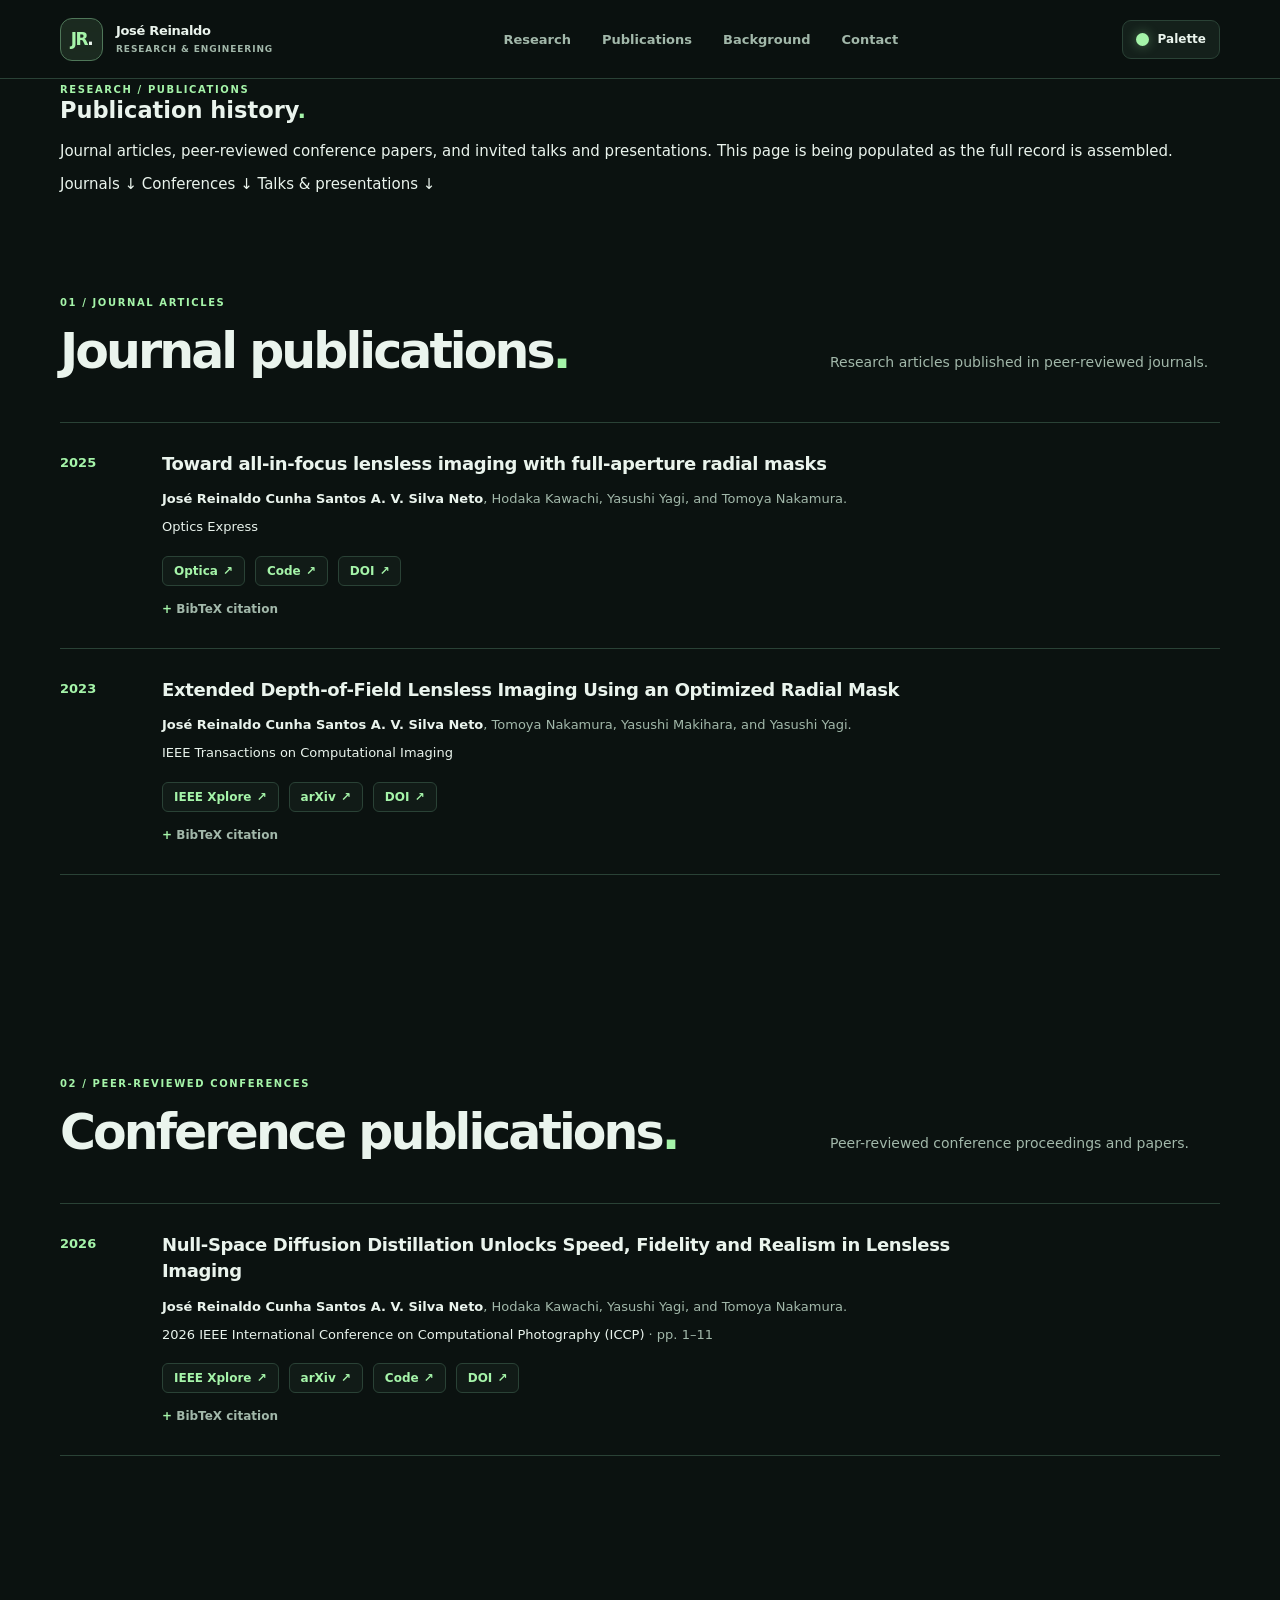
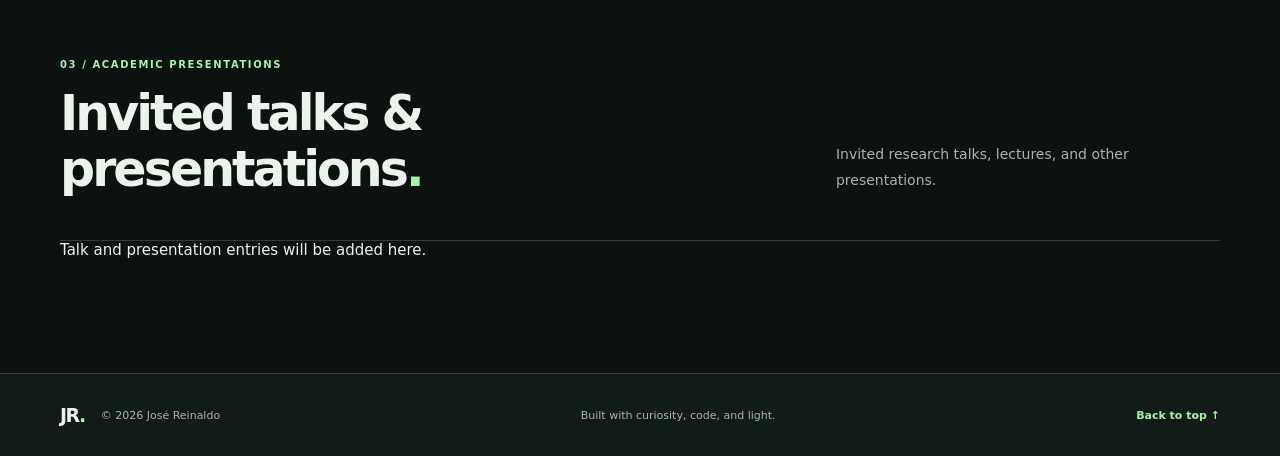
==== publications.html @ f2f47bff "Add categorized full publication history page" ====
<!doctype html>
<html lang="en">
<head>
  <meta charset="utf-8">
  <meta name="viewport" content="width=device-width, initial-scale=1">
  <meta name="theme-color" content="#0b1210">
  <meta name="description" content="José Reinaldo — journal publications, peer-reviewed conference papers, and presentations in computational imaging.">
  <meta property="og:title" content="Publication History | José Reinaldo">
  <meta property="og:description" content="Journal articles, peer-reviewed conference publications, and invited talks.">
  <meta property="og:type" content="website">
  <title>Publication History · José Reinaldo</title>
  <link rel="icon" href="assets/favicon.svg" type="image/svg+xml">
  <link rel="stylesheet" href="theme.css">
  <link rel="stylesheet" href="styles.css">
  <script src="script.js" defer></script>
</head>
<body>
  <a class="skip-link" href="#main">Skip to content</a>
  <div class="site-shell">
    <header class="site-header">
      <div class="header-inner wrap">
        <a class="brand" href="index.html#home" aria-label="José Reinaldo, back to home">
          <span class="brand-symbol" aria-hidden="true">JR<span class="brand-dot">.</span></span>
          <span class="brand-caption">José Reinaldo <small>research &amp; engineering</small></span>
        </a>
        <nav id="primary-nav" class="primary-nav" aria-label="Main navigation">
          <a href="index.html#research">Research</a>
          <a href="publications.html" aria-current="page">Publications</a>
          <a href="index.html#background">Background</a>
          <a href="index.html#contact">Contact</a>
        </nav>
        <div class="header-actions">
          <button class="palette-button" type="button" id="palette-toggle" aria-expanded="false" aria-controls="palette-panel" title="Customize website colors"><span class="palette-icon" aria-hidden="true"></span> Palette</button>
          <button class="mobile-menu-button" type="button" id="menu-toggle" aria-expanded="false" aria-controls="primary-nav" aria-label="Open navigation menu">
            <span></span><span></span><span></span>
          </button>
        </div>
      </div>
    </header>
    <main id="main">
      <section class="history-intro" aria-labelledby="history-title">
        <div class="wrap">
          <span class="section-number">RESEARCH / PUBLICATIONS</span>
          <h1 id="history-title">Publication history<span class="accent-period">.</span></h1>
          <p>Journal articles, peer-reviewed conference papers, and invited talks and presentations. This page is being populated as the full record is assembled.</p>
          <nav class="history-jump-links" aria-label="Publication categories">
            <a href="#journals">Journals <span aria-hidden="true">↓</span></a>
            <a href="#conferences">Conferences <span aria-hidden="true">↓</span></a>
            <a href="#talks">Talks &amp; presentations <span aria-hidden="true">↓</span></a>
          </nav>
        </div>
      </section>

      <section class="section history-section" id="journals" aria-labelledby="journals-title">
        <div class="wrap">
          <div class="section-heading">
            <div><span class="section-number">01 / JOURNAL ARTICLES</span><h2 id="journals-title">Journal publications<span class="accent-period">.</span></h2></div>
            <p>Research articles published in peer-reviewed journals.</p>
          </div>
          <div class="publication-list">
            <article class="publication-row" id="radial-OptExp-2025">
                          <time class="publication-year" datetime="2025">2025</time>
                          <div class="publication-main">
                            <h3>Toward all-in-focus lensless imaging with full-aperture radial masks</h3>
                            <p class="publication-authors"><strong>José Reinaldo Cunha Santos A. V. Silva Neto</strong>, Hodaka Kawachi, Yasushi Yagi, and Tomoya Nakamura.</p>
                            <p class="publication-venue"><em>Optics Express</em></p>
                            <div class="publication-links" aria-label="Publication resources">
                              <a href="https://opg.optica.org/oe/fulltext.cfm?uri=oe-33-23-48112" target="_blank" rel="noopener noreferrer">Optica <span aria-hidden="true">↗</span></a>
            <!--                  <a href="https://arxiv.org/abs/2303.11554" target="_blank" rel="noopener noreferrer">arXiv <span aria-hidden="true">↗</span></a>-->
                              <a href="https://github.com/JRCSAVSN/FullRadialLenslessImaging" target="_blank" rel="noopener noreferrer">Code <span aria-hidden="true">↗</span></a>
                              <a href="https://doi.org/10.1364/OE.576474" target="_blank" rel="noopener noreferrer">DOI <span aria-hidden="true">↗</span></a>
                            </div>
                            <details class="publication-citation">
                              <summary>BibTeX citation</summary>
                              <pre><code>@article{SilvaNeto:25,
            author = {Jose Reinaldo Cunha Santos A. V. Silva Neto and Hodaka Kawachi and Yasushi Yagi and Tomoya Nakamura},
            journal = {Opt. Express},
            number = {23},
            pages = {48112--48129},
            publisher = {Optica Publishing Group},
            title = {Toward all-in-focus lensless imaging with full-aperture radial masks},
            volume = {33},
            month = {Nov},
            year = {2025},
            url = {https://opg.optica.org/oe/abstract.cfm?URI=oe-33-23-48112},
            doi = {10.1364/OE.576474}
            }</code></pre>
                            </details>
                          </div>
                        </article>

            <article class="publication-row" id="radial-tci-2023">
                          <time class="publication-year" datetime="2023">2023</time>
                          <div class="publication-main">
                            <h3>Extended Depth-of-Field Lensless Imaging Using an Optimized Radial Mask</h3>
                            <p class="publication-authors"><strong>José Reinaldo Cunha Santos A. V. Silva Neto</strong>, Tomoya Nakamura, Yasushi Makihara, and Yasushi Yagi.</p>
                            <p class="publication-venue"><em>IEEE Transactions on Computational Imaging</em></p>
                            <div class="publication-links" aria-label="Publication resources">
                              <a href="https://ieeexplore.ieee.org/document/10268019/" target="_blank" rel="noopener noreferrer">IEEE Xplore <span aria-hidden="true">↗</span></a>
                              <a href="https://arxiv.org/abs/2303.11554" target="_blank" rel="noopener noreferrer">arXiv <span aria-hidden="true">↗</span></a>
            <!--                  <a href="https://github.com/JRCSAVSN/NullSpaceDiffusionDistillation" target="_blank" rel="noopener noreferrer">Code <span aria-hidden="true">↗</span></a>-->
                              <a href="https://doi.org/10.1109/TCI.2023.3318992" target="_blank" rel="noopener noreferrer">DOI <span aria-hidden="true">↗</span></a>
                            </div>
                            <details class="publication-citation">
                              <summary>BibTeX citation</summary>
                              <pre><code>@article{neto2023radial,
              author={Silva Neto, José Reinaldo Cunha Santos A. V. and Nakamura, Tomoya and Makihara, Yasushi and Yagi, Yasushi},
              journal={IEEE Transactions on Computational Imaging},
              title={Extended Depth-of-Field Lensless Imaging Using an Optimized Radial Mask},
              year={2023},
              volume={9},
              number={},
              pages={857-868},
              doi={10.1109/TCI.2023.3318992}
            }</code></pre>
                            </details>
                          </div>
                        </article>
          </div>
        </div>
      </section>

      <section class="section history-section history-section-alt" id="conferences" aria-labelledby="conferences-title">
        <div class="wrap">
          <div class="section-heading">
            <div><span class="section-number">02 / PEER-REVIEWED CONFERENCES</span><h2 id="conferences-title">Conference publications<span class="accent-period">.</span></h2></div>
            <p>Peer-reviewed conference proceedings and papers.</p>
          </div>
          <div class="publication-list">
            <article class="publication-row" id="nsdd-iccp-2026">
                          <time class="publication-year" datetime="2026">2026</time>
                          <div class="publication-main">
                            <h3>Null-Space Diffusion Distillation Unlocks Speed, Fidelity and Realism in Lensless Imaging</h3>
                            <p class="publication-authors"><strong>José Reinaldo Cunha Santos A. V. Silva Neto</strong>, Hodaka Kawachi, Yasushi Yagi, and Tomoya Nakamura.</p>
                            <p class="publication-venue"><em>2026 IEEE International Conference on Computational Photography (ICCP)</em> · pp. 1–11</p>
                            <div class="publication-links" aria-label="Publication resources">
                              <a href="https://ieeexplore.ieee.org/document/11668888/" target="_blank" rel="noopener noreferrer">IEEE Xplore <span aria-hidden="true">↗</span></a>
                              <a href="https://arxiv.org/abs/2511.12024" target="_blank" rel="noopener noreferrer">arXiv <span aria-hidden="true">↗</span></a>
                              <a href="https://github.com/JRCSAVSN/NullSpaceDiffusionDistillation" target="_blank" rel="noopener noreferrer">Code <span aria-hidden="true">↗</span></a>
                              <a href="https://doi.org/10.1109/ICCP69532.2026.11668888" target="_blank" rel="noopener noreferrer">DOI <span aria-hidden="true">↗</span></a>
                            </div>
                            <details class="publication-citation">
                              <summary>BibTeX citation</summary>
                              <pre><code>@inproceedings{neto2026nsdd,
              author = {Silva Neto, Jos{\'e} Reinaldo Cunha Santos A. V. and Kawachi, Hodaka and Yagi, Yasushi and Nakamura, Tomoya},
              title = {Null-Space Diffusion Distillation Unlocks Speed, Fidelity and Realism in Lensless Imaging},
              booktitle = {2026 IEEE International Conference on Computational Photography (ICCP)},
              pages = {1--11},
              year = {2026},
              doi = {10.1109/ICCP69532.2026.11668888}
            }</code></pre>
                            </details>
                          </div>
                        </article>
          </div>
        </div>
      </section>

      <section class="section history-section" id="talks" aria-labelledby="talks-title">
        <div class="wrap">
          <div class="section-heading">
            <div><span class="section-number">03 / ACADEMIC PRESENTATIONS</span><h2 id="talks-title">Invited talks &amp; presentations<span class="accent-period">.</span></h2></div>
            <p>Invited research talks, lectures, and other presentations.</p>
          </div>
          <!-- Replace placeholder with verified talks/presentations in publication-row elements. -->
          <div class="publication-list">
            <p class="history-empty">Talk and presentation entries will be added here.</p>
          </div>
        </div>
      </section>
    </main>
    <footer class="site-footer"><div class="wrap footer-layout"><div><span class="footer-name">JR<span>.</span></span><span>© <span id="year">2026</span> José Reinaldo</span></div><span>Built with curiosity, code, and light.</span><a href="index.html#home">Back to top ↑</a></div></footer>
  </div>
  <!-- The palette editor changes colors in this browser only. It never publishes automatically. -->
  <aside class="palette-panel" id="palette-panel" aria-label="Color palette editor" hidden>
    <div class="panel-top"><div><p class="panel-eyebrow">Design playground</p><h2>Color palette</h2></div><button type="button" class="close-panel" id="palette-close" aria-label="Close palette editor">×</button></div>
    <p class="panel-description">Try a preset or tune individual colors!</p>
    <span class="panel-label">Starting palettes</span>
    <div class="palette-presets" role="group" aria-label="Palette presets">
<!--      <button type="button" class="preset" data-preset="phosphor"><span class="preset-dot" style="&#45;&#45;swatch:#a5f4a9;&#45;&#45;swatch-bg:#0b1210"></span>Phosphor</button>-->
<!--      <button type="button" class="preset" data-preset="emerald"><span class="preset-dot" style="&#45;&#45;swatch:#67e8c1;&#45;&#45;swatch-bg:#081719"></span>Emerald</button>-->
<!--      <button type="button" class="preset" data-preset="sage"><span class="preset-dot" style="&#45;&#45;swatch:#b8d7a2;&#45;&#45;swatch-bg:#151916"></span>Sage</button>-->
      <button type="button" class="preset" data-preset="lambda473"><span class="preset-dot" style="--swatch:#2a57df;--swatch-bg:#151916"></span>λ 473nm</button>
      <button type="button" class="preset" data-preset="lambda532"><span class="preset-dot" style="--swatch:#68e8a6;--swatch-bg:#151916"></span>λ 532nm</button>
      <button type="button" class="preset" data-preset="lambda660"><span class="preset-dot" style="--swatch:#c36060;--swatch-bg:#151916"></span>λ 660nm</button>
    </div>
    <span class="panel-label">Fine-tune colors</span>
    <div class="palette-fields">
      <div class="color-row"><label for="hex-bg">Background</label><input class="color-chip" id="color-bg" type="color" data-color="bg" aria-label="Choose background color"><input class="color-hex" id="hex-bg" type="text" data-hex="bg" maxlength="7" spellcheck="false" aria-label="Background hex color"></div>
      <div class="color-row"><label for="hex-surface">Cards / panels</label><input class="color-chip" id="color-surface" type="color" data-color="surface" aria-label="Choose card color"><input class="color-hex" id="hex-surface" type="text" data-hex="surface" maxlength="7" spellcheck="false" aria-label="Card hex color"></div>
      <div class="color-row"><label for="hex-text">Main text</label><input class="color-chip" id="color-text" type="color" data-color="text" aria-label="Choose main text color"><input class="color-hex" id="hex-text" type="text" data-hex="text" maxlength="7" spellcheck="false" aria-label="Main text hex color"></div>
      <div class="color-row"><label for="hex-muted">Muted text</label><input class="color-chip" id="color-muted" type="color" data-color="muted" aria-label="Choose secondary text color"><input class="color-hex" id="hex-muted" type="text" data-hex="muted" maxlength="7" spellcheck="false" aria-label="Muted text hex color"></div>
      <div class="color-row"><label for="hex-accent">Green accent</label><input class="color-chip" id="color-accent" type="color" data-color="accent" aria-label="Choose accent color"><input class="color-hex" id="hex-accent" type="text" data-hex="accent" maxlength="7" spellcheck="false" aria-label="Accent hex color"></div>
      <div class="color-row"><label for="hex-border">Outlines</label><input class="color-chip" id="color-border" type="color" data-color="border" aria-label="Choose outline color"><input class="color-hex" id="hex-border" type="text" data-hex="border" maxlength="7" spellcheck="false" aria-label="Border hex color"></div>
    </div>
<!--    <div class="palette-actions"><button type="button" class="palette-action copy" id="copy-palette">Copy CSS colors</button><button type="button" class="palette-action" id="reset-palette">Reset</button></div>-->
    <p class="palette-feedback" id="palette-feedback" role="status" aria-live="polite">Try different color schemes!</p>
  </aside>
</body>
</html>
---- theme.css ----
/*
 * SITE PALETTE — start here to try a new permanent color scheme.
 * All components (including the illustration) reference these six variables.
 * You can also try colors interactively with the Palette button on the website.
 * Changes made in that panel are stored in YOUR browser only; use "Copy CSS"
 * and paste the result here when you want everyone to see your chosen palette.
 */
:root {
  color-scheme: dark;
  --bg: #0b1210;       /* Page background */
  --surface: #14201b;  /* Cards / elevated panels */
  --text: #eaf4ed;     /* Main foreground, headings */
  --muted: #a2b8aa;    /* Secondary body text */
  --accent: #a5f4a9;   /* Holographic green */
  --border: #2a4236;   /* Separators / card outlines */
}
---- styles.css ----
/* Layout & components. Change colors in theme.css — not in this file. */
:root {
  --surface-muted: color-mix(in srgb, var(--surface) 63%, var(--bg));
  --section-alt: color-mix(in srgb, var(--bg) 72%, var(--surface));
  --accent-soft: color-mix(in srgb, var(--accent) 11%, transparent);
  --accent-line: color-mix(in srgb, var(--accent) 30%, var(--border));
  --accent-bright: color-mix(in srgb, var(--accent) 85%, white);
  --shadow: 0 26px 70px rgb(0 0 0 / .22);
  --radius: 16px;
}
* { box-sizing: border-box; }
html { scroll-behavior: smooth; scroll-padding-top: 90px; }
body { margin: 0; background: var(--bg); color: var(--text); font-family: 'Avenir Next', 'Segoe UI', system-ui, -apple-system, sans-serif; font-size: 15px; -webkit-font-smoothing: antialiased; }
a { color: inherit; text-decoration: none; }
a:focus-visible, button:focus-visible, input:focus-visible { outline: 2px solid var(--accent); outline-offset: 4px; }
button, input { font: inherit; }
button { cursor: pointer; }
img { display: block; max-width: 100%; }
.wrap { width: min(1160px, calc(100% - 88px)); margin-inline: auto; }
.skip-link { position: absolute; top: -90px; left: 20px; z-index: 100; background: var(--accent); color: var(--bg); padding: 12px; border-radius: 6px; }
.skip-link:focus { top: 15px; }

/* Header */
.site-header { position: sticky; top: 0; z-index: 20; background: color-mix(in srgb, var(--bg) 93%, transparent); backdrop-filter: blur(18px); border-bottom: 1px solid var(--border); }
.header-inner { height: 78px; display: flex; align-items: center; justify-content: space-between; gap: 22px; }
.brand { display: flex; align-items: center; gap: 13px; min-width: 220px; }
.brand-symbol { display: flex; align-items: center; justify-content: center; font-size: 17px; font-weight: 800; letter-spacing: -1.5px; color: var(--accent); width: 43px; height: 43px; border: 1px solid var(--accent-line); border-radius: 12px; background: var(--accent-soft); }
.brand-dot { color: var(--text); }
.brand-caption { font-size: 13px; font-weight: 760; letter-spacing: -.025em; line-height: 1.25; }
.brand-caption small { display: block; color: var(--muted); text-transform: uppercase; font-size: 9px; font-weight: 550; letter-spacing: .1em; margin-top: 4px; }
.primary-nav { display: flex; align-items: center; gap: 31px; }
.primary-nav a { color: var(--muted); font-size: 13px; font-weight: 620; transition: color .2s; }
.primary-nav a:hover { color: var(--accent); }
.header-actions { display: flex; gap: 12px; align-items: center; }
.palette-button { border: 1px solid var(--border); background: var(--surface); color: var(--text); border-radius: 9px; min-height: 39px; padding: 0 13px; display: inline-flex; gap: 9px; align-items: center; font-size: 12px; font-weight: 670; transition: border-color .2s, background-color .2s; }
.palette-button:hover, .palette-button[aria-expanded='true'] { border-color: var(--accent-line); background: var(--accent-soft); }
.palette-icon { display: inline-block; width: 13px; height: 13px; border-radius: 100%; background: var(--accent); box-shadow: 0 0 12px color-mix(in srgb, var(--accent) 40%, transparent); }
.mobile-menu-button { display: none; border: 1px solid var(--border); background: var(--surface); width: 42px; height: 39px; border-radius: 9px; padding: 10px; }
.mobile-menu-button span { display: block; height: 2px; margin: 4px 0; background: var(--text); }

/* Hero — compact, text-led introduction. All colors inherit from theme.css. */
.hero-zone { background: var(--bg); border-bottom: 1px solid var(--border); }
.hero { display: grid; grid-template-columns: 1.04fr .96fr; align-items: center; gap: 64px; min-height: 618px; padding-block: 74px 84px; }
.eyebrow, .section-number { color: var(--accent); font-size: 10px; font-weight: 800; letter-spacing: .16em; }
.eyebrow { display: flex; align-items: center; flex-wrap: wrap; gap: 9px; }
.pulse { width: 7px; height: 7px; background: var(--accent); border-radius: 50%; box-shadow: 0 0 0 5px var(--accent-soft); margin-right: 5px; }
.eyebrow-divider { opacity: .5; }
h1,h2,h3,h4,p { margin-top: 0; }
.hero-intro { font-size: clamp(25px, 2.45vw, 32px); letter-spacing: -.035em; font-weight: 620; line-height: 1.4; margin: 32px 0 19px; }
.hero-intro span { color: var(--accent); font-weight: 690; margin-left: .12em; }
.hero-summary { max-width: 510px; }
.hero-summary p { color: var(--text); font-size: 16px; line-height: 1.82; font-weight: 400; margin: 0 0 15px; }
.hero-summary p strong { color: var(--accent); font-weight: 580; }
.hero-interests { margin-top: 30px; padding-top: 24px; border-top: 1px solid var(--border); }
.interests-label { display: block; color: var(--muted); font-size: 12px; letter-spacing: .01em; margin-bottom: 13px; }
.interest-list { display: flex; flex-wrap: wrap; gap: 8px; list-style: none; padding: 0; margin: 0; }
.interest-list li { border: 1px solid var(--border); border-radius: 5px; padding: 6px 10px; color: var(--text); background: var(--surface-muted); font-size: 12px; line-height: 1.35; }
.hero-actions { display: flex; flex-wrap: wrap; gap: 12px; margin-top: 33px; }
.button { display: inline-flex; justify-content: center; align-items: center; gap: 21px; min-height: 49px; padding: 13px 20px; border-radius: 9px; font-size: 13px; font-weight: 730; transition: transform .2s, border-color .2s, background-color .2s; }
.button:hover { transform: translateY(-2px); }
.button span { font-size: 17px; line-height: 0; }
.button-primary { background: var(--accent); color: var(--bg); }
.button-secondary { border: 1px solid var(--border); background: var(--surface); }
.button-secondary:hover { border-color: var(--accent-line); }
.hero-graphic { overflow: hidden; width: 100%; max-width: 550px; border: 1px solid var(--border); border-radius: 16px; background: radial-gradient(ellipse 65% 58% at 48% 51%, var(--accent-soft), transparent 85%), var(--surface-muted); }
.hero-graphic-top, .graphic-footer { display: flex; align-items: center; justify-content: space-between; gap: 10px; font-size: 9px; letter-spacing: .135em; color: var(--muted); font-weight: 700; }
.hero-graphic-top { padding: 22px 24px 0; }
.hero-art { display: block; width: 100%; height: auto; color: var(--accent); }
.art-grid { stroke: var(--accent); opacity: .12; }
.art-ring { stroke: var(--accent); }
.art-ink { fill: var(--accent); }
.art-stroke { stroke: var(--accent); }
.art-caption { fill: var(--muted); font-family: 'Segoe UI', sans-serif; font-size: 10px; letter-spacing: 2px; font-weight: 700; }
.graphic-footer { padding-top: 15px; margin: 0 24px 21px; border-top: 1px solid var(--border); }
.graphic-footer > span:first-child { display: flex; align-items: center; gap: 8px; }
.footer-mark { background: var(--accent); width: 7px; height: 7px; border-radius: 50%; box-shadow: 0 0 11px var(--accent); }

/* Sections */
.section { padding-block: 99px; }
.section-research { background: var(--section-alt); border-bottom: 1px solid var(--border); }
.section-heading { display: flex; align-items: end; justify-content: space-between; gap: 50px; margin-bottom: 42px; }
.section-heading h2 { font-size: clamp(35px, 4vw, 49px); margin: 14px 0 0; letter-spacing: -.06em; line-height: 1.14; }
.accent-period { color: var(--accent); }
.section-heading > p { width: min(100%, 390px); color: var(--muted); line-height: 1.85; margin: 0 0 4px; font-size: 14px; }
.research-grid { display: grid; grid-template-columns: repeat(3, 1fr); gap: 16px; }
.research-card { display: flex; flex-direction: column; min-height: 312px; padding: 27px; border: 1px solid var(--border); border-radius: var(--radius); background: var(--surface); transition: transform .2s, box-shadow .2s, border-color .2s; }
.research-card:hover { transform: translateY(-4px); border-color: var(--accent-line); box-shadow: var(--shadow); }
.card-top { display: flex; align-items: center; justify-content: space-between; height: 58px; margin-bottom: 33px; }
.card-index { color: var(--muted); font-size: 11px; font-weight: 750; letter-spacing: .15em; align-self: start; }
.card-glyph { display: inline-block; width: 75px; height: 75px; border-radius: 50%; }
.glyph-rings { background: repeating-radial-gradient(circle, transparent 0 7px, var(--accent) 8px 9px, transparent 10px 17px); mask-image: radial-gradient(circle, #000 50%, transparent 76%); opacity: .84; }
.glyph-squares { background: repeating-linear-gradient(90deg, transparent 0 13px, var(--accent) 14px 16px), repeating-linear-gradient(0deg, transparent 0 13px, var(--accent) 14px 16px); transform: rotate(-13deg) scale(.8); opacity: .65; }
.glyph-waves { background: repeating-radial-gradient(ellipse at -20% 80%, transparent 0 9px, var(--accent) 10px 11px, transparent 12px 19px); opacity: .8; }
.research-card h3 { font-size: 19px; font-weight: 745; letter-spacing: -.036em; line-height: 1.3; margin-bottom: 12px; }
.research-card p { color: var(--muted); font-size: 13px; line-height: 1.83; margin-bottom: 25px; }
.tags { display: flex; gap: 7px; flex-wrap: wrap; margin-top: auto; }
.tags span { background: var(--accent-soft); color: var(--accent-bright); border: 1px solid var(--accent-line); padding: 6px 9px; border-radius: 5px; font-size: 10px; font-weight: 680; }
/* Publications: a compact, reusable academic citation row. */
.publications-section { background: var(--bg); }
.publication-list { border-top: 1px solid var(--border); }
.publication-row { display: grid; grid-template-columns: 74px minmax(0, 1fr); gap: 28px; padding: 28px 0 32px; border-bottom: 1px solid var(--border); }
.publication-year { color: var(--accent); font-size: 13px; font-weight: 750; padding-top: 4px; }
.publication-main { min-width: 0; }
.publication-main h3 { font-size: 18px; font-weight: 720; line-height: 1.48; letter-spacing: -.02em; margin: 0 0 11px; max-width: 820px; }
.publication-authors, .publication-venue { color: var(--muted); font-size: 13px; line-height: 1.75; margin: 0 0 5px; }
.publication-authors strong { color: var(--text); font-weight: 670; }
.publication-venue em { font-style: normal; color: var(--text); }
.publication-links { display: flex; flex-wrap: wrap; align-items: center; gap: 10px; margin-top: 17px; }
.publication-links a { display: inline-flex; align-items: center; gap: 5px; border: 1px solid var(--border); border-radius: 6px; padding: 7px 11px; color: var(--accent); background: var(--surface-muted); font-size: 12px; font-weight: 680; transition: border-color .2s, background-color .2s; }
.publication-links a:hover { border-color: var(--accent-line); background: var(--accent-soft); }
.publication-links a span { font-size: 12px; }
.publication-citation { margin-top: 16px; font-size: 12px; }
.publication-citation summary { display: inline-block; cursor: pointer; color: var(--muted); font-weight: 600; }
.publication-citation summary::before { content: '+ '; color: var(--accent); font-weight: 800; }
.publication-citation[open] summary::before { content: '− '; }
.publication-citation summary:hover { color: var(--accent); }
.publication-citation summary:focus-visible { outline: 2px solid var(--accent); outline-offset: 4px; }
.publication-citation pre { max-width: 100%; overflow-x: auto; margin: 12px 0 0; border: 1px solid var(--border); border-radius: 8px; background: var(--surface); color: var(--text); padding: 16px; font-size: 11px; line-height: 1.65; }

.background-section { background: var(--surface-muted); border-top: 1px solid var(--border); }
.compact-heading { margin-bottom: 58px; }
.background-grid { display: grid; grid-template-columns: 1.12fr .88fr; gap: 100px; }
.column-title { display: flex; align-items: center; gap: 13px; border-bottom: 1px solid var(--border); padding-bottom: 21px; font-size: 16px; letter-spacing: -.025em; }
.title-icon { display: grid; place-items: center; width: 28px; height: 28px; background: var(--accent-soft); border-radius: 7px; color: var(--accent); font-size: 17px; }
.timeline-item { display: grid; grid-template-columns: 93px 1fr; gap: 17px; position: relative; margin: 0; }
.timeline-item:not(:last-child) { padding-bottom: 28px; }
.timeline-item::before { content: ''; width: 6px; height: 6px; border: 2px solid var(--accent); background: var(--bg); border-radius: 50%; position: absolute; left: 86px; top: 4px; }
.timeline-item:not(:last-child)::after { content: ''; background: var(--border); width: 1px; position: absolute; left: 90px; top: 15px; bottom: 1px; }
.time, .award-year { color: var(--accent); font-size: 10px; font-weight: 800; letter-spacing: .025em; padding-top: 3px; white-space: nowrap; }
.timeline-item > div { padding-left: 14px; }
.timeline h4, .award-item h4 { font-size: 14px; margin-bottom: 7px; font-weight: 720; }
.timeline p, .award-item p { font-size: 12px; line-height: 1.75; color: var(--muted); margin: 0; }
.award-item { display: grid; grid-template-columns: 62px 1fr; gap: 14px; margin-bottom: 27px; }
.background-note { margin-top: 31px; display: flex; align-items: start; gap: 14px; background: var(--accent-soft); border: 1px solid var(--accent-line); border-radius: 12px; padding: 20px 22px; }
.background-note p { color: var(--text); font-size: 12px; line-height: 1.8; margin: 0; }
.note-star { color: var(--accent); font-size: 19px; }
.contact-section { background: var(--bg); border-top: 1px solid var(--border); padding-block: 90px; position: relative; overflow: hidden; }
.contact-section::before { content: ''; pointer-events: none; position: absolute; inset: 0; background: radial-gradient(ellipse 44% 85% at 78% 65%, var(--accent-soft), transparent 85%); opacity: .7; }
.contact-layout { position: relative; display: flex; align-items: center; justify-content: space-between; gap: 60px; }
.contact-section h2 { font-size: clamp(34px, 4.5vw, 55px); letter-spacing: -.055em; max-width: 590px; line-height: 1.12; margin: 17px 0 20px; }
.contact-section h2 em { font-family: Georgia, serif; color: var(--accent); font-weight: 400; }
.contact-section p { color: var(--muted); line-height: 1.8; font-size: 13px; max-width: 490px; margin: 0; }
.contact-action { width: min(100%, 340px);flex-shrink: 0; }

.contact-button {  min-width: 0;  width: 100%;  justify-content: flex-start;  gap: 10px;  padding: 12px 14px;  white-space: nowrap;}
.contact-icon {  width: 18px;  height: 18px;  flex-shrink: 0;}
.contact-arrow {  margin-left: auto;}
/* Primary button */
.contact-email {  grid-column: 1 / -1;  background: var(--accent);  color: var(--bg);  border: 1px solid var(--accent);}
/* Secondary buttons */
.contact-secondary {  background: var(--surface);  color: var(--text);  border: 1px solid var(--border);}
.contact-secondary:hover {  border-color: var(--accent-line);  background: var(--accent-soft);}
.contact-links {  display: grid;  grid-template-columns: repeat(2, minmax(0, 1fr));  gap: 10px;}
.contact-draft-note { margin-top: 15px !important; font-size: 11px !important; }
.site-footer { padding: 30px 0; background: var(--surface-muted); border-top: 1px solid var(--border); }
.footer-layout, .footer-layout > div { display: flex; align-items: center; gap: 16px; }
.footer-layout { justify-content: space-between; font-size: 11px; color: var(--muted); }
.footer-name { color: var(--text); font-size: 19px; font-weight: 800; letter-spacing: -.08em; }
.footer-name span, .footer-layout a { color: var(--accent); }
.footer-layout a { font-weight: 700; }
.contact-wemail {  margin-top: 26px;  padding: 14px 18px;  border-left: 2px solid var(--accent);  background: var(--surface-muted);  border-radius: 0 6px 6px 0;}
.contact-wemail-label {  display: block;  color: var(--muted);  font-size: 10px;  font-weight: 700;  letter-spacing: 0.1em;  margin-bottom: 7px;}
.contact-wemail-address {  display: block;  color: var(--text);  font-size: 15px;  font-weight: 550;  line-height: 1.6;  overflow-wrap: anywhere;}
.email-highlight {  color: var(--accent);  font-weight: 700;}


/* Color playground: a useful temporary design tool, not a publishing dependency. */
.palette-panel[hidden] { display: none; }
.palette-panel { position: fixed; z-index: 40; top: 88px; right: max(25px, calc((100vw - 1160px) / 2)); width: min(358px, calc(100vw - 32px)); max-height: calc(100dvh - 103px); overflow: auto; background: var(--surface); color: var(--text); border: 1px solid var(--border); box-shadow: 0 25px 70px rgb(0 0 0 / .45); border-radius: 15px; padding: 23px; }
.panel-top { display: flex; align-items: start; justify-content: space-between; gap: 15px; }
.panel-eyebrow { margin: 0 0 5px; color: var(--accent); font-size: 10px; letter-spacing: .14em; font-weight: 750; text-transform: uppercase; }
.panel-top h2 { font-size: 22px; letter-spacing: -.035em; margin: 0; }
.close-panel { width: 31px; height: 31px; border: 1px solid var(--border); border-radius: 8px; background: var(--bg); color: var(--text); font-size: 20px; line-height: 1; }
.panel-description { margin: 12px 0 18px; color: var(--muted); font-size: 12px; line-height: 1.65; }
.panel-label { display: block; margin: 0 0 10px; color: var(--muted); font-size: 10px; font-weight: 780; text-transform: uppercase; letter-spacing: .11em; }
.palette-presets { display: grid; grid-template-columns: repeat(3, 1fr); gap: 7px; margin-bottom: 22px; }
.preset { padding: 8px 5px; border: 1px solid var(--border); border-radius: 8px; background: var(--bg); color: var(--text); font-size: 11px; display: flex; flex-direction: column; align-items: center; gap: 6px; }
.preset[aria-pressed='true'] { border-color: var(--accent); background: var(--accent-soft); }
.preset-dot { border-radius: 50%; width: 21px; height: 21px; background: var(--swatch); border: 3px solid var(--swatch-bg); outline: 1px solid var(--border); }
.palette-fields { display: grid; gap: 9px; }
.color-row { display: grid; grid-template-columns: 1fr 35px 94px; align-items: center; gap: 10px; }
.color-row label { color: var(--text); font-size: 12px; }
.color-chip { height: 30px; width: 34px; padding: 0; border: 1px solid var(--border); border-radius: 6px; background: transparent; overflow: hidden; cursor: pointer; }
.color-chip::-webkit-color-swatch-wrapper { padding: 0; }
.color-chip::-webkit-color-swatch { border: 0; }
.color-hex { width: 100%; min-width: 0; height: 30px; color: var(--text); background: var(--bg); border: 1px solid var(--border); border-radius: 6px; padding: 0 8px; font-family: ui-monospace, SFMono-Regular, Consolas, monospace; font-size: 11px; }
.color-hex[aria-invalid='true'] { border-color: #ff9c9c; }
.palette-actions { display: flex; gap: 8px; margin-top: 21px; }
.palette-action { border: 1px solid var(--border); padding: 10px 12px; border-radius: 7px; background: var(--bg); color: var(--text); font-weight: 700; font-size: 12px; }
.palette-action.copy { flex: 1; background: var(--accent); color: var(--bg); border-color: var(--accent); }
.palette-feedback { min-height: 1.5em; font-size: 11px; line-height: 1.4; margin: 12px 0 0; color: var(--muted); }

@media (max-width: 1050px) {
  .wrap { width: min(100% - 56px, 1160px); }
  .hero { gap: 34px; grid-template-columns: 1fr .94fr; }
  .background-grid { gap: 45px; }
}
@media (max-width: 760px) {
  html { scroll-padding-top: 70px; }
  .wrap { width: min(100% - 40px, 600px); }
  .header-inner { height: 66px; }
  .brand { min-width: unset; }
  .brand-symbol { width: 37px; height: 37px; font-size: 16px; }
  .brand-caption { font-size: 12px; }
  .primary-nav { display: none; position: absolute; top: 66px; left: 0; right: 0; border-bottom: 1px solid var(--border); padding: 12px 20px 18px; background: var(--bg); box-shadow: var(--shadow); flex-direction: column; gap: 0; align-items: stretch; }
  .primary-nav.open { display: flex; }
  .primary-nav a { padding: 12px; font-size: 14px; }
  .mobile-menu-button { display: block; }
  .hero { grid-template-columns: 1fr; gap: 38px; padding-block: 60px 65px; min-height: 0; }
  .hero-intro { font-size: clamp(25px, 4.5vw, 31px); margin-top: 27px; }
  .hero-summary p { font-size: 16px; }
  .hero-graphic { max-width: 600px; }
  .section { padding-block: 71px; }
  .section-heading { flex-direction: column; align-items: start; gap: 17px; margin-bottom: 29px; }
  .section-heading > p { width: 100%; }
  .research-grid { grid-template-columns: 1fr; }
  .research-card { min-height: 0; padding: 25px; }
  .card-top { margin-bottom: 10px; }
  .background-grid { grid-template-columns: 1fr; gap: 43px; }
  .compact-heading { margin-bottom: 39px; }
  .contact-section { padding-block: 72px; }
  .contact-layout { flex-direction: column; align-items: start; gap: 29px; }
  .contact-action { width: min(100%, 340px);flex-shrink: 0; }
  .footer-layout { flex-wrap: wrap; gap: 18px; }
  .palette-panel { top: 75px; right: 16px; max-height: calc(100dvh - 90px); }
}
@media (max-width: 460px) {
  .eyebrow { font-size: 9px; }
  .hero { padding-block: 48px; }
  .hero-interests { margin-top: 24px; }
  .hero-intro { font-size: 26px; }
  .hero-summary p { font-size: 15px; }
  .button { width: 100%; justify-content: space-between; }
  .hero-graphic-top { font-size: 7px; padding-inline: 18px; }
  .graphic-footer { margin-inline: 18px; }
  .timeline-item { grid-template-columns: 80px 1fr; gap: 12px; }
  .timeline-item::before { left: 75px; }
  .timeline-item:not(:last-child)::after { left: 79px; }
  .timeline-item > div { padding-left: 7px; }
  .footer-layout > span { display: none; }
  .palette-button { padding-inline: 11px; }
}
@media (max-width: 640px) {
  .publication-row { grid-template-columns: 1fr; gap: 7px; padding-block: 23px 27px; }
  .publication-year { padding-top: 0; }
  .publication-main h3 { font-size: 17px; }
  .publication-links { gap: 8px; }
  .publication-links a { padding: 7px 10px; }
}

@media (prefers-reduced-motion: reduce) {
  html { scroll-behavior: auto; }
  *, *::before, *::after { transition-duration: 0s !important; }
}
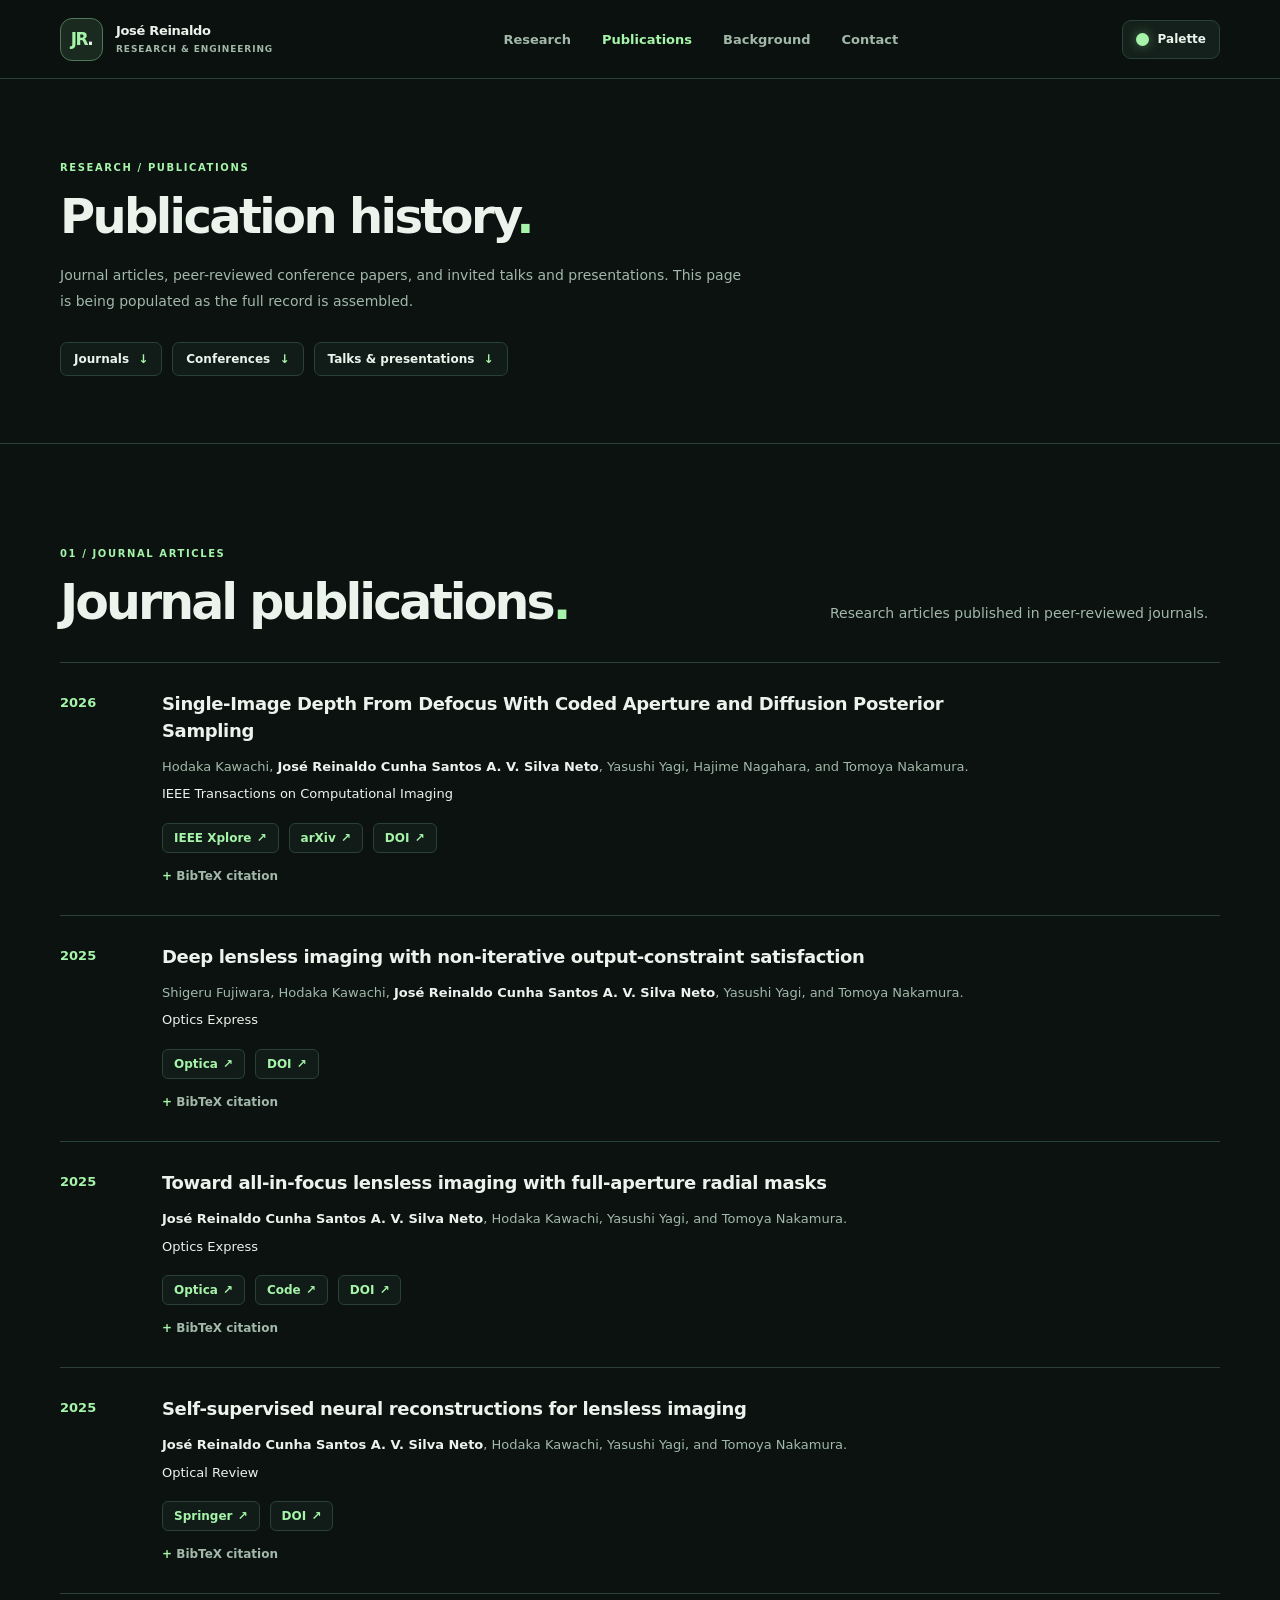
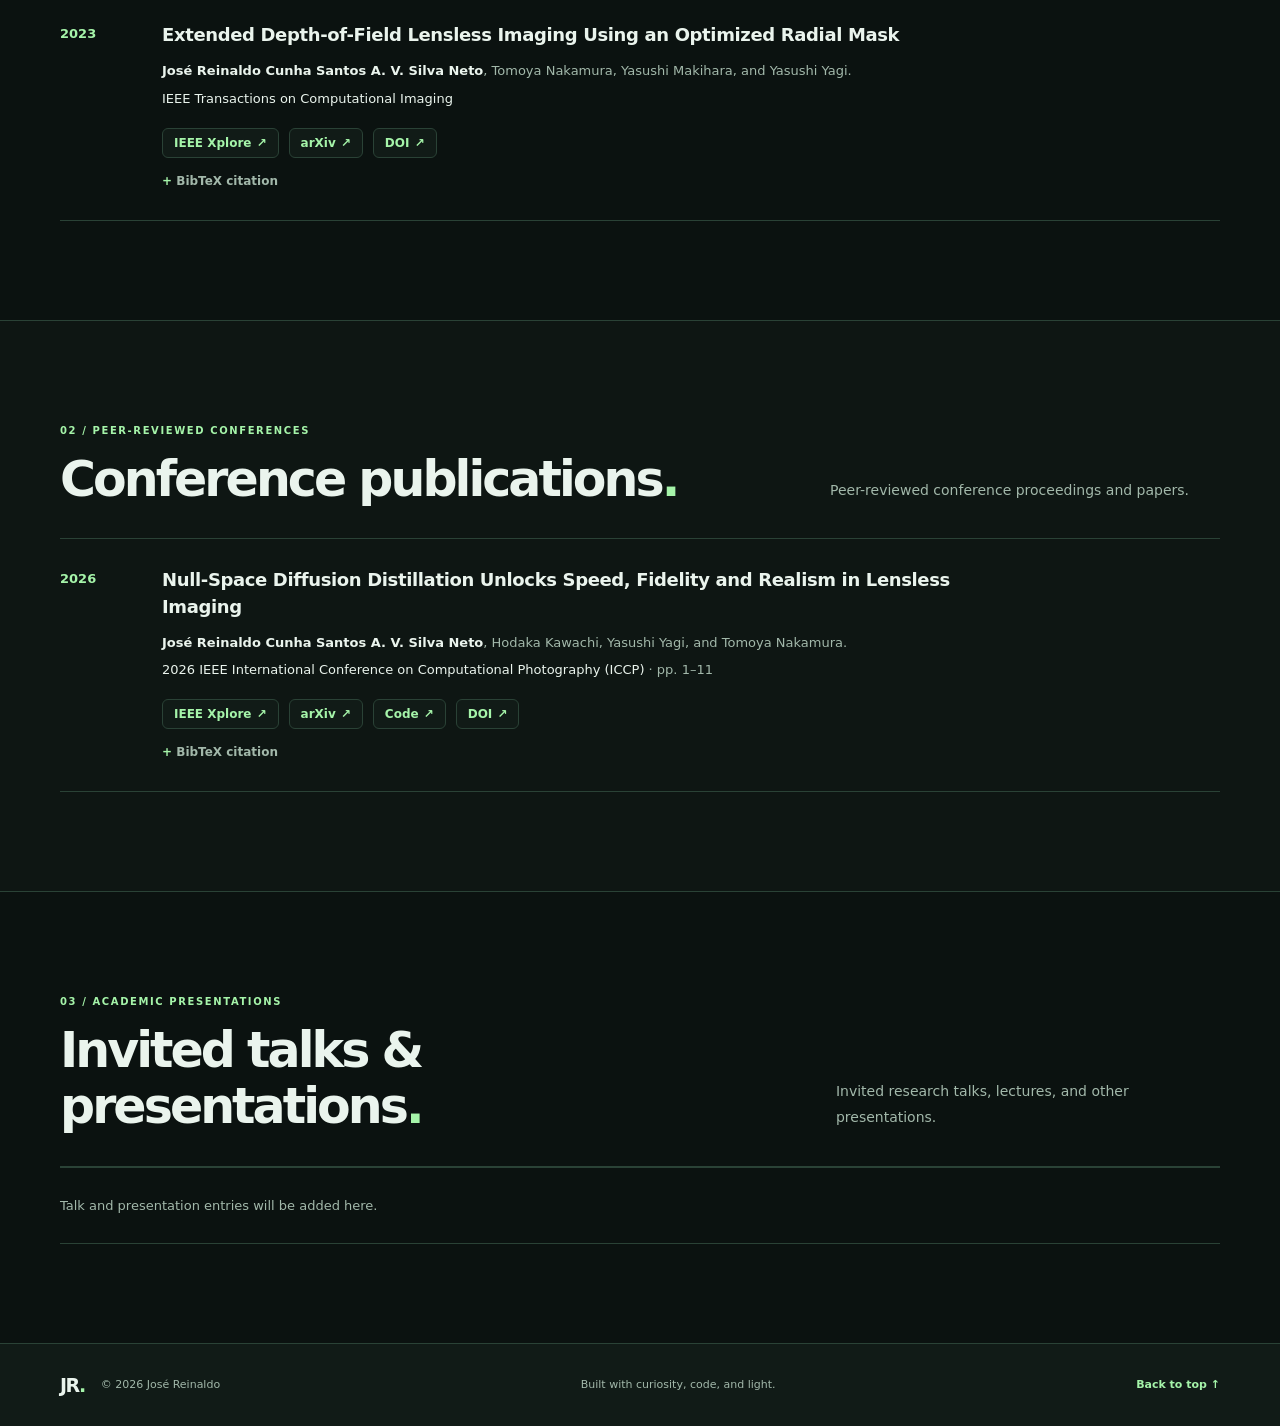
==== commit e8f081a0: "Updated publications section" ====
--- a/publications.html
+++ b/publications.html
@@ -58,6 +58,66 @@
             <p>Research articles published in peer-reviewed journals.</p>
           </div>
           <div class="publication-list">
+
+            <article class="publication-row" id="dfd-tci-2026">
+                          <time class="publication-year" datetime="2026">2026</time>
+                          <div class="publication-main">
+                            <h3>Single-Image Depth From Defocus With Coded Aperture and Diffusion Posterior Sampling</h3>
+                            <p class="publication-authors">Hodaka Kawachi, <strong>José Reinaldo Cunha Santos A. V. Silva Neto</strong>, Yasushi Yagi, Hajime Nagahara, and Tomoya Nakamura.</p>
+                            <p class="publication-venue"><em>IEEE Transactions on Computational Imaging</em></p>
+                            <div class="publication-links" aria-label="Publication resources">
+                              <a href="https://ieeexplore.ieee.org/document/11538337" target="_blank" rel="noopener noreferrer">IEEE Xplore <span aria-hidden="true">↗</span></a>
+                              <a href="https://arxiv.org/pdf/2509.17427" target="_blank" rel="noopener noreferrer">arXiv <span aria-hidden="true">↗</span></a>
+<!--                              <a href="https://github.com/JRCSAVSN/FullRadialLenslessImaging" target="_blank" rel="noopener noreferrer">Code <span aria-hidden="true">↗</span></a>-->
+                              <a href="https://doi.org/10.1109/TCI.2026.3697618" target="_blank" rel="noopener noreferrer">DOI <span aria-hidden="true">↗</span></a>
+                            </div>
+                            <details class="publication-citation">
+                              <summary>BibTeX citation</summary>
+                              <pre><code>@article{11538337,
+author={Kawachi, Hodaka and Neto, José Reinaldo Cunha Santos A V Silva and Yagi, Yasushi and Nagahara, Hajime and Nakamura, Tomoya},
+journal={IEEE Transactions on Computational Imaging},
+title={Single-Image Depth From Defocus With Coded Aperture and Diffusion Posterior Sampling},
+year={2026},
+volume={12},
+number={},
+pages={1034-1045},
+doi={10.1109/TCI.2026.3697618}}
+            </code></pre>
+                            </details>
+                          </div>
+                        </article>
+
+            <article class="publication-row" id="outconstrain-OptExp-2026">
+                          <time class="publication-year" datetime="2025">2025</time>
+                          <div class="publication-main">
+                            <h3>Deep lensless imaging with non-iterative output-constraint satisfaction</h3>
+                            <p class="publication-authors">Shigeru Fujiwara, Hodaka Kawachi, <strong>José Reinaldo Cunha Santos A. V. Silva Neto</strong>, Yasushi Yagi, and Tomoya Nakamura.</p>
+                            <p class="publication-venue"><em>Optics Express</em></p>
+                            <div class="publication-links" aria-label="Publication resources">
+                              <a href="https://opg.optica.org/oe/fulltext.cfm?uri=oe-34-20-37137" target="_blank" rel="noopener noreferrer">Optica <span aria-hidden="true">↗</span></a>
+            <!--                  <a href="https://arxiv.org/abs/2303.11554" target="_blank" rel="noopener noreferrer">arXiv <span aria-hidden="true">↗</span></a>-->
+<!--                              <a href="https://github.com/JRCSAVSN/FullRadialLenslessImaging" target="_blank" rel="noopener noreferrer">Code <span aria-hidden="true">↗</span></a>-->
+                              <a href="https://doi.org/10.1364/OE.608276" target="_blank" rel="noopener noreferrer">DOI <span aria-hidden="true">↗</span></a>
+                            </div>
+                            <details class="publication-citation">
+                              <summary>BibTeX citation</summary>
+                              <pre><code>@article{Fujiwara:26,
+author = {Shigeru Fujiwara and Hodaka Kawachi and Jos\'{e} Reinaldo Cunha Santos A. V. Silva Neto and Yasushi Yagi and Tomoya Nakamura},
+journal = {Opt. Express},
+number = {20},
+pages = {37137--37151},
+publisher = {Optica Publishing Group},
+title = {Deep lensless imaging with non-iterative output-constraint satisfaction},
+volume = {34},
+month = {Oct},
+year = {2026},
+url = {https://opg.optica.org/oe/abstract.cfm?URI=oe-34-20-37137},
+doi = {10.1364/OE.608276},
+}</code></pre>
+                            </details>
+                          </div>
+                        </article>
+
             <article class="publication-row" id="radial-OptExp-2025">
                           <time class="publication-year" datetime="2025">2025</time>
                           <div class="publication-main">
@@ -73,18 +133,44 @@
                             <details class="publication-citation">
                               <summary>BibTeX citation</summary>
                               <pre><code>@article{SilvaNeto:25,
-            author = {Jose Reinaldo Cunha Santos A. V. Silva Neto and Hodaka Kawachi and Yasushi Yagi and Tomoya Nakamura},
-            journal = {Opt. Express},
-            number = {23},
-            pages = {48112--48129},
-            publisher = {Optica Publishing Group},
-            title = {Toward all-in-focus lensless imaging with full-aperture radial masks},
-            volume = {33},
-            month = {Nov},
-            year = {2025},
-            url = {https://opg.optica.org/oe/abstract.cfm?URI=oe-33-23-48112},
-            doi = {10.1364/OE.576474}
-            }</code></pre>
+author = {Jose Reinaldo Cunha Santos A. V. Silva Neto and Hodaka Kawachi and Yasushi Yagi and Tomoya Nakamura},
+journal = {Opt. Express},
+number = {23},
+pages = {48112--48129},
+publisher = {Optica Publishing Group},
+title = {Toward all-in-focus lensless imaging with full-aperture radial masks},
+volume = {33},
+month = {Nov},
+year = {2025},
+url = {https://opg.optica.org/oe/abstract.cfm?URI=oe-33-23-48112},
+doi = {10.1364/OE.576474}
+}</code></pre>
+                            </details>
+                          </div>
+                        </article>
+
+            <article class="publication-row" id="selfsup-OptReview-2025">
+                          <time class="publication-year" datetime="2025">2025</time>
+                          <div class="publication-main">
+                            <h3>Self-supervised neural reconstructions for lensless imaging</h3>
+                            <p class="publication-authors"><strong>José Reinaldo Cunha Santos A. V. Silva Neto</strong>, Hodaka Kawachi, Yasushi Yagi, and Tomoya Nakamura.</p>
+                            <p class="publication-venue"><em>Optical Review</em></p>
+                            <div class="publication-links" aria-label="Publication resources">
+                              <a href="https://link.springer.com/article/10.1007/s10043-025-00992-x" target="_blank" rel="noopener noreferrer">Springer <span aria-hidden="true">↗</span></a>
+            <!--                  <a href="https://arxiv.org/abs/2303.11554" target="_blank" rel="noopener noreferrer">arXiv <span aria-hidden="true">↗</span></a>-->
+<!--                              <a href="https://github.com/JRCSAVSN/FullRadialLenslessImaging" target="_blank" rel="noopener noreferrer">Code <span aria-hidden="true">↗</span></a>-->
+                              <a href="https://doi.org/10.1007/s10043-025-00992-x" target="_blank" rel="noopener noreferrer">DOI <span aria-hidden="true">↗</span></a>
+                            </div>
+                            <details class="publication-citation">
+                              <summary>BibTeX citation</summary>
+                              <pre><code>@article{Neto_etal_SelfNeuralLensless_2025_OptReview,
+author = {Silva Neto, José Reinaldo Cunha Santos A. V. and Kawachi, Hodaka and Yagi, Yasushi and Nakamura, Tomoya},
+title = {Self-supervised neural reconstructions for lensless imaging},
+journal = {Optical Review},
+pages = {664–668},
+volume = {32},
+year = {2025},
+}</code></pre>
                             </details>
                           </div>
                         </article>
@@ -104,15 +190,15 @@
                             <details class="publication-citation">
                               <summary>BibTeX citation</summary>
                               <pre><code>@article{neto2023radial,
-              author={Silva Neto, José Reinaldo Cunha Santos A. V. and Nakamura, Tomoya and Makihara, Yasushi and Yagi, Yasushi},
-              journal={IEEE Transactions on Computational Imaging},
-              title={Extended Depth-of-Field Lensless Imaging Using an Optimized Radial Mask},
-              year={2023},
-              volume={9},
-              number={},
-              pages={857-868},
-              doi={10.1109/TCI.2023.3318992}
-            }</code></pre>
+author={Silva Neto, José Reinaldo Cunha Santos A. V. and Nakamura, Tomoya and Makihara, Yasushi and Yagi, Yasushi},
+journal={IEEE Transactions on Computational Imaging},
+title={Extended Depth-of-Field Lensless Imaging Using an Optimized Radial Mask},
+year={2023},
+volume={9},
+number={},
+pages={857-868},
+doi={10.1109/TCI.2023.3318992}
+}</code></pre>
                             </details>
                           </div>
                         </article>
@@ -142,13 +228,13 @@
                             <details class="publication-citation">
                               <summary>BibTeX citation</summary>
                               <pre><code>@inproceedings{neto2026nsdd,
-              author = {Silva Neto, Jos{\'e} Reinaldo Cunha Santos A. V. and Kawachi, Hodaka and Yagi, Yasushi and Nakamura, Tomoya},
-              title = {Null-Space Diffusion Distillation Unlocks Speed, Fidelity and Realism in Lensless Imaging},
-              booktitle = {2026 IEEE International Conference on Computational Photography (ICCP)},
-              pages = {1--11},
-              year = {2026},
-              doi = {10.1109/ICCP69532.2026.11668888}
-            }</code></pre>
+author = {Silva Neto, Jos{\'e} Reinaldo Cunha Santos A. V. and Kawachi, Hodaka and Yagi, Yasushi and Nakamura, Tomoya},
+title = {Null-Space Diffusion Distillation Unlocks Speed, Fidelity and Realism in Lensless Imaging},
+booktitle = {2026 IEEE International Conference on Computational Photography (ICCP)},
+pages = {1--11},
+year = {2026},
+doi = {10.1109/ICCP69532.2026.11668888}
+}</code></pre>
                             </details>
                           </div>
                         </article>
--- a/styles.css
+++ b/styles.css
@@ -164,6 +164,33 @@
 .email-highlight {  color: var(--accent);  font-weight: 700;}
 
 
+
+/* Link from the selected homepage highlights to the full publication history. */
+.publication-more { display: flex; align-items: center; justify-content: space-between; flex-wrap: wrap; gap: 20px; margin-top: 26px; }
+.publication-more p { color: var(--muted); font-size: 13px; line-height: 1.75; margin: 0; max-width: 560px; }
+.publication-more-link { background: var(--surface-muted); color: var(--accent); border: 1px solid var(--accent-line); gap: 20px; white-space: nowrap; }
+.publication-more-link:hover { background: var(--accent-soft); border-color: var(--accent); }
+
+/* Full publication history — reuses the publication rows and global color palette. */
+.history-intro { padding-block: 78px 67px; background: var(--bg); border-bottom: 1px solid var(--border); }
+.history-intro h1 { font-size: clamp(32px, 4vw, 48px); font-weight: 740; letter-spacing: -.055em; line-height: 1.16; margin: 14px 0 18px; }
+.history-intro p { color: var(--muted); font-size: 14px; line-height: 1.85; max-width: 690px; margin: 0; }
+.history-jump-links { display: flex; flex-wrap: wrap; gap: 10px; margin-top: 28px; }
+.history-jump-links a { padding: 9px 13px; background: var(--surface-muted); border: 1px solid var(--border); border-radius: 7px; color: var(--text); font-size: 12px; font-weight: 650; transition: background-color .2s, border-color .2s; }
+.history-jump-links a:hover { background: var(--accent-soft); border-color: var(--accent-line); }
+.history-jump-links span { color: var(--accent); margin-left: 5px; }
+.history-section { background: var(--bg); }
+.history-section-alt { background: var(--section-alt); border-block: 1px solid var(--border); }
+.history-section .section-heading { margin-bottom: 31px; }
+.history-empty { margin: 0; padding: 30px 0; border-top: 1px solid var(--border); border-bottom: 1px solid var(--border); color: var(--muted); font-size: 13px; }
+.primary-nav a[aria-current="page"] { color: var(--accent); }
+@media (max-width: 760px) {
+  .history-intro { padding-block: 55px 48px; }
+  .history-jump-links { margin-top: 22px; }
+  .publication-more { align-items: stretch; }
+  .publication-more-link { justify-content: space-between; }
+}
+
 /* Color playground: a useful temporary design tool, not a publishing dependency. */
 .palette-panel[hidden] { display: none; }
 .palette-panel { position: fixed; z-index: 40; top: 88px; right: max(25px, calc((100vw - 1160px) / 2)); width: min(358px, calc(100vw - 32px)); max-height: calc(100dvh - 103px); overflow: auto; background: var(--surface); color: var(--text); border: 1px solid var(--border); box-shadow: 0 25px 70px rgb(0 0 0 / .45); border-radius: 15px; padding: 23px; }
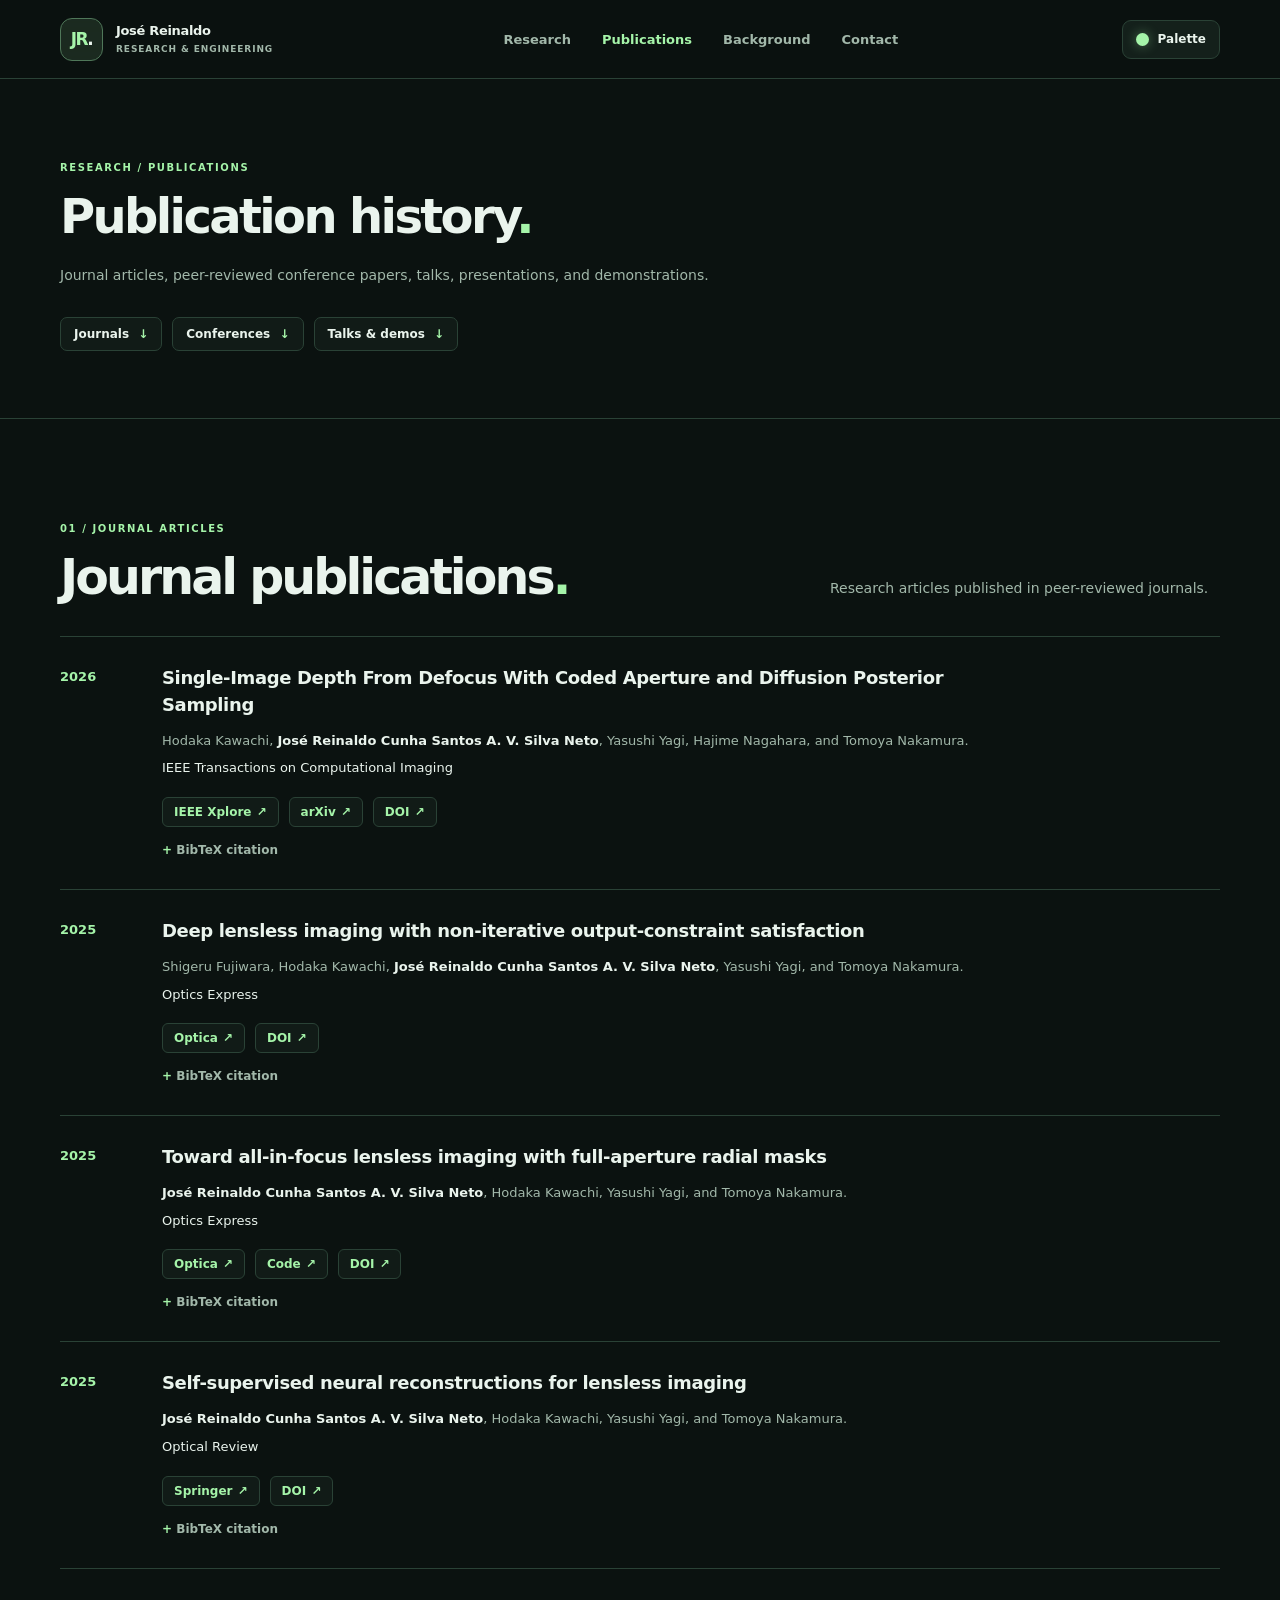
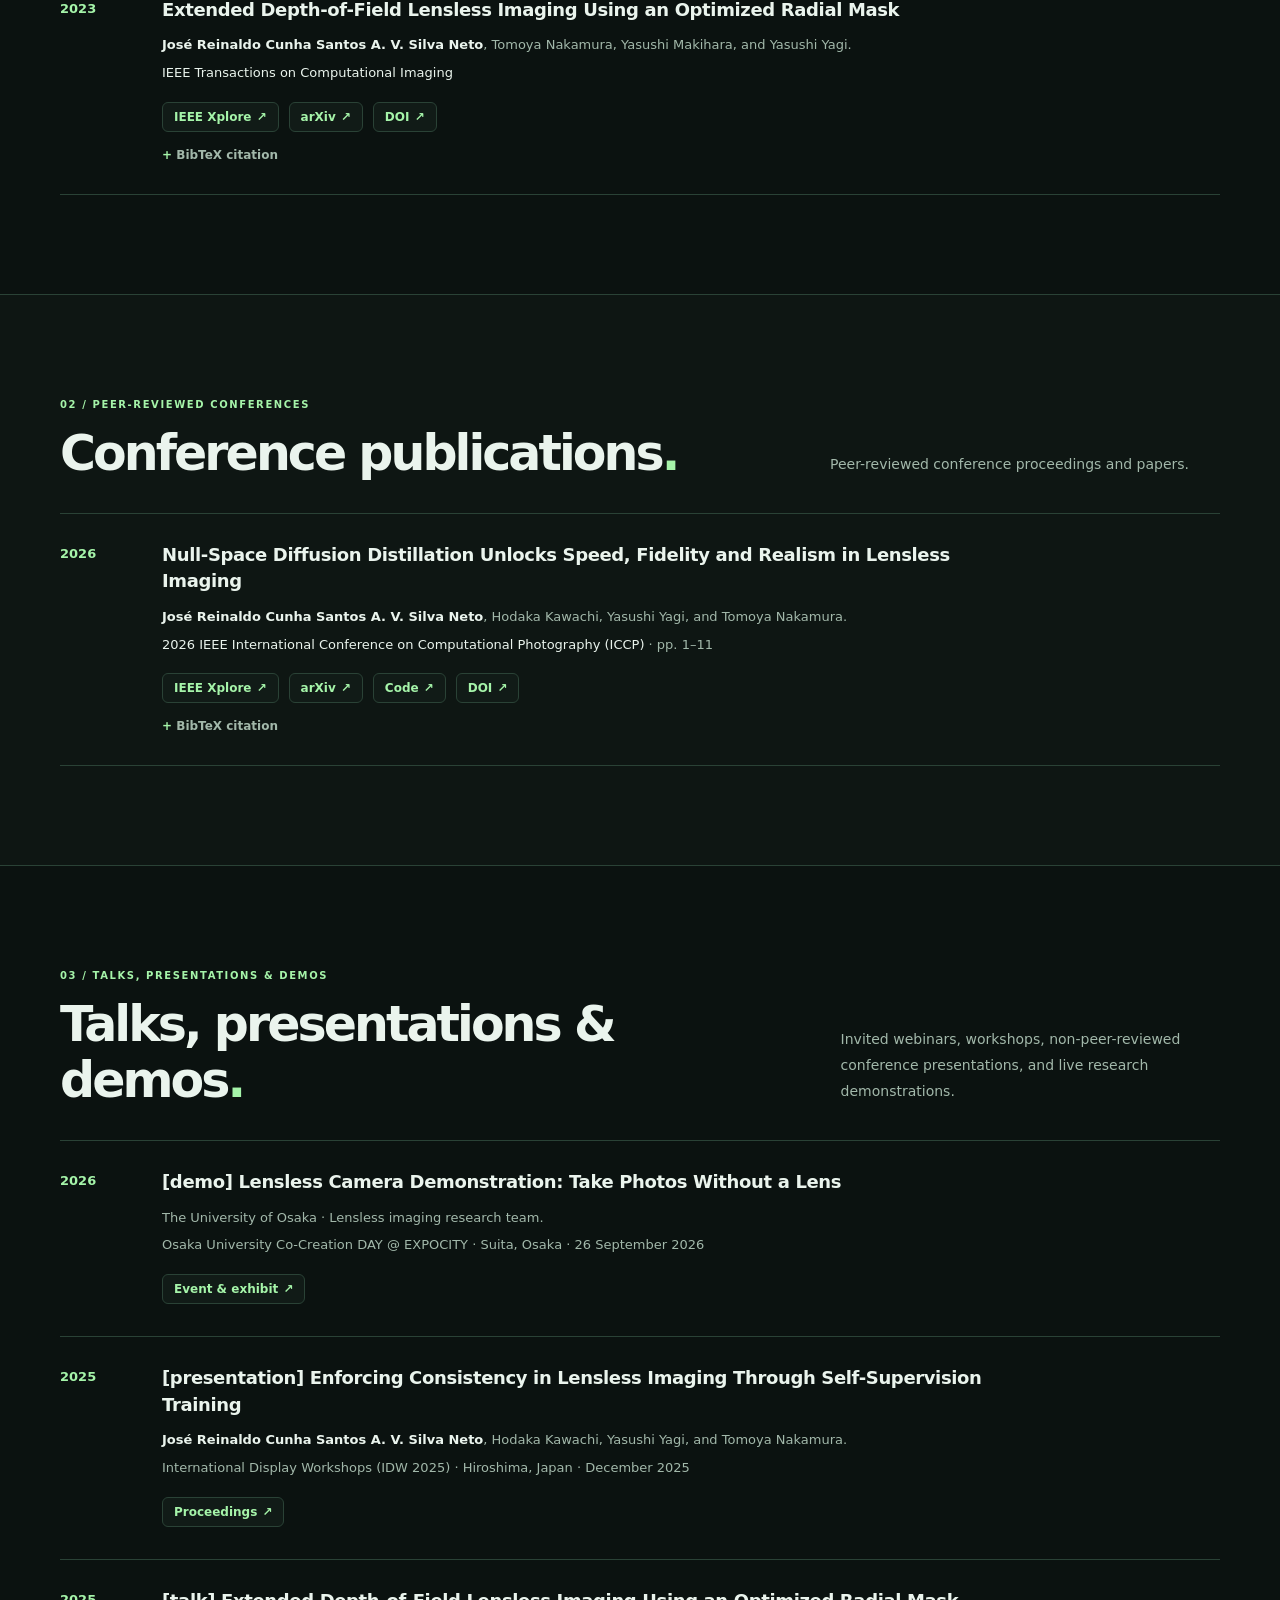
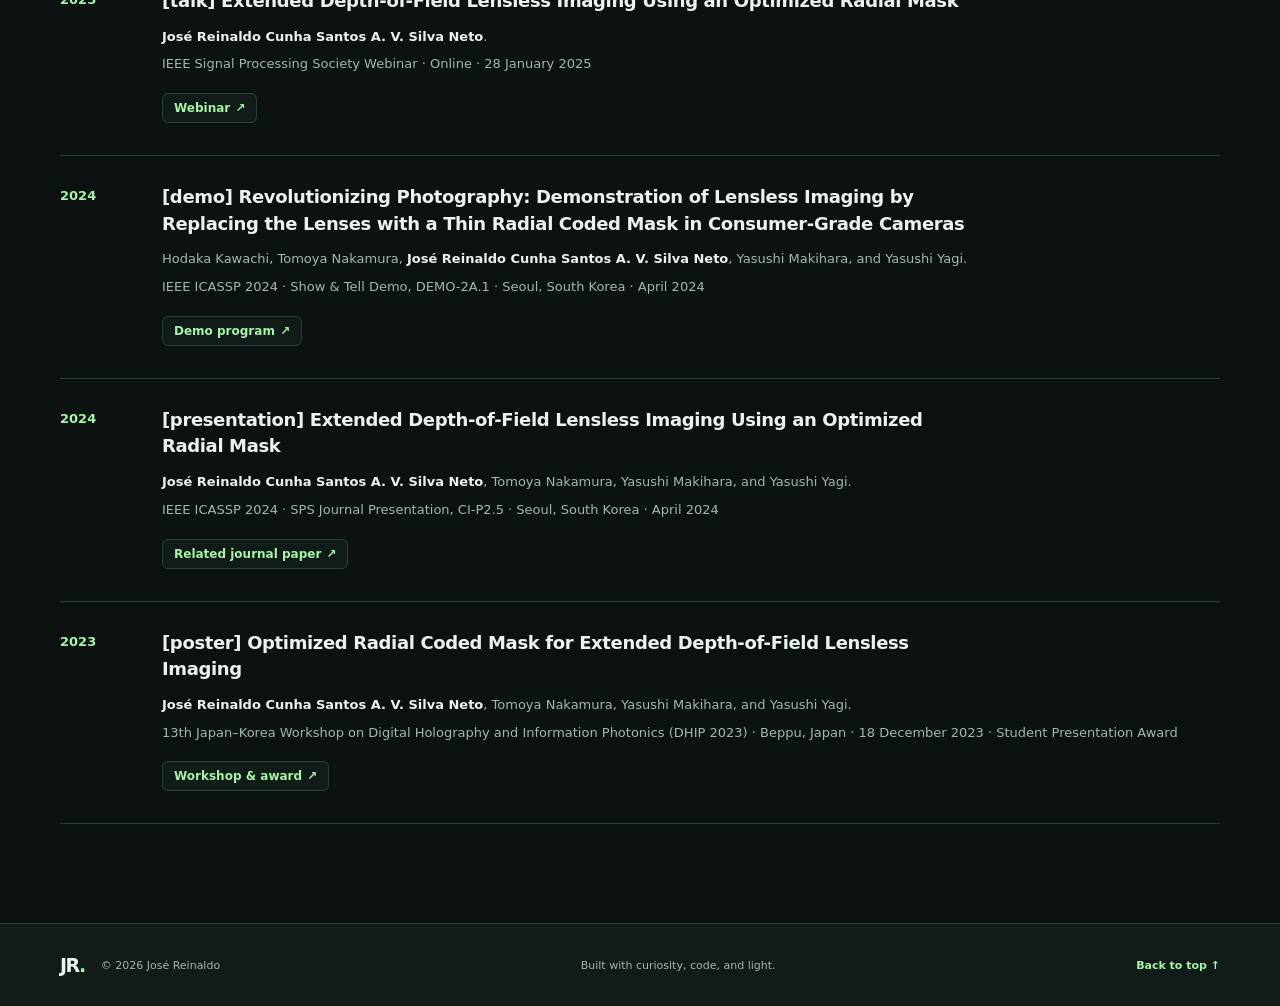
==== commit 45774428: "Add talks presentations and demos with category labels" ====
--- a/publications.html
+++ b/publications.html
@@ -6,7 +6,7 @@
   <meta name="theme-color" content="#0b1210">
   <meta name="description" content="José Reinaldo — journal publications, peer-reviewed conference papers, and presentations in computational imaging.">
   <meta property="og:title" content="Publication History | José Reinaldo">
-  <meta property="og:description" content="Journal articles, peer-reviewed conference publications, and invited talks.">
+  <meta property="og:description" content="Journal articles, peer-reviewed conference publications, talks, and demos.">
   <meta property="og:type" content="website">
   <title>Publication History · José Reinaldo</title>
   <link rel="icon" href="assets/favicon.svg" type="image/svg+xml">
@@ -42,11 +42,11 @@
         <div class="wrap">
           <span class="section-number">RESEARCH / PUBLICATIONS</span>
           <h1 id="history-title">Publication history<span class="accent-period">.</span></h1>
-          <p>Journal articles, peer-reviewed conference papers, and invited talks and presentations. This page is being populated as the full record is assembled.</p>
+          <p>Journal articles, peer-reviewed conference papers, talks, presentations, and demonstrations.</p>
           <nav class="history-jump-links" aria-label="Publication categories">
             <a href="#journals">Journals <span aria-hidden="true">↓</span></a>
             <a href="#conferences">Conferences <span aria-hidden="true">↓</span></a>
-            <a href="#talks">Talks &amp; presentations <span aria-hidden="true">↓</span></a>
+            <a href="#talks">Talks &amp; demos <span aria-hidden="true">↓</span></a>
           </nav>
         </div>
       </section>
@@ -245,12 +245,82 @@
       <section class="section history-section" id="talks" aria-labelledby="talks-title">
         <div class="wrap">
           <div class="section-heading">
-            <div><span class="section-number">03 / ACADEMIC PRESENTATIONS</span><h2 id="talks-title">Invited talks &amp; presentations<span class="accent-period">.</span></h2></div>
-            <p>Invited research talks, lectures, and other presentations.</p>
-          </div>
-          <!-- Replace placeholder with verified talks/presentations in publication-row elements. -->
+            <div><span class="section-number">03 / TALKS, PRESENTATIONS &amp; DEMOS</span><h2 id="talks-title">Talks, presentations &amp; demos<span class="accent-period">.</span></h2></div>
+            <p>Invited webinars, workshops, non-peer-reviewed conference presentations, and live research demonstrations.</p>
+          </div>
+          <!-- Talks, non-reviewed conference presentations, workshop posters, and team demos. Use [talk], [presentation], [poster], or [demo] before new titles. -->
           <div class="publication-list">
-            <p class="history-empty">Talk and presentation entries will be added here.</p>
+                        <article class="publication-row" id="expocity-lensless-demo-2026">
+              <time class="publication-year" datetime="2026">2026</time>
+              <div class="publication-main">
+                <h3><span class="presentation-type">[demo]</span> Lensless Camera Demonstration: Take Photos Without a Lens</h3>
+                <p class="publication-authors">The University of Osaka · Lensless imaging research team.</p>
+                <p class="publication-venue">Osaka University Co-Creation DAY @ EXPOCITY · Suita, Osaka · 26 September 2026</p>
+                <div class="publication-links" aria-label="Event resources">
+                  <a href="https://www.ccb.osaka-u.ac.jp/news/2026%E5%A4%A7%E9%98%AA%E5%A4%A7%E5%AD%A6%E5%85%B1%E5%89%B5dayexpocity/" target="_blank" rel="noopener noreferrer">Event & exhibit <span aria-hidden="true">↗</span></a>
+                </div>
+              </div>
+            </article>
+
+            <article class="publication-row" id="idw-consistency-presentation-2025">
+              <time class="publication-year" datetime="2025">2025</time>
+              <div class="publication-main">
+                <h3><span class="presentation-type">[presentation]</span> Enforcing Consistency in Lensless Imaging Through Self-Supervision Training</h3>
+                <p class="publication-authors"><strong>José Reinaldo Cunha Santos A. V. Silva Neto</strong>, Hodaka Kawachi, Yasushi Yagi, and Tomoya Nakamura.</p>
+                <p class="publication-venue">International Display Workshops (IDW 2025) · Hiroshima, Japan · December 2025</p>
+                <div class="publication-links" aria-label="Event resources">
+                  <a href="https://doi.org/10.36463/idw.2025.1488" target="_blank" rel="noopener noreferrer">Proceedings <span aria-hidden="true">↗</span></a>
+                </div>
+              </div>
+            </article>
+
+            <article class="publication-row" id="ieee-sps-webinar-2025">
+              <time class="publication-year" datetime="2025">2025</time>
+              <div class="publication-main">
+                <h3><span class="presentation-type">[talk]</span> Extended Depth-of-Field Lensless Imaging Using an Optimized Radial Mask</h3>
+                <p class="publication-authors"><strong>José Reinaldo Cunha Santos A. V. Silva Neto</strong>.</p>
+                <p class="publication-venue">IEEE Signal Processing Society Webinar · Online · 28 January 2025</p>
+                <div class="publication-links" aria-label="Event resources">
+                  <a href="https://rc.signalprocessingsociety.org/education/webinars/spsweb25004" target="_blank" rel="noopener noreferrer">Webinar <span aria-hidden="true">↗</span></a>
+                </div>
+              </div>
+            </article>
+
+            <article class="publication-row" id="icassp-radial-demo-2024">
+              <time class="publication-year" datetime="2024">2024</time>
+              <div class="publication-main">
+                <h3><span class="presentation-type">[demo]</span> Revolutionizing Photography: Demonstration of Lensless Imaging by Replacing the Lenses with a Thin Radial Coded Mask in Consumer-Grade Cameras</h3>
+                <p class="publication-authors">Hodaka Kawachi, Tomoya Nakamura, <strong>José Reinaldo Cunha Santos A. V. Silva Neto</strong>, Yasushi Makihara, and Yasushi Yagi.</p>
+                <p class="publication-venue">IEEE ICASSP 2024 · Show &amp; Tell Demo, DEMO-2A.1 · Seoul, South Korea · April 2024</p>
+                <div class="publication-links" aria-label="Event resources">
+                  <a href="https://cmsworkshops.com/ICASSP2024/view_demosession.php?mid=51" target="_blank" rel="noopener noreferrer">Demo program <span aria-hidden="true">↗</span></a>
+                </div>
+              </div>
+            </article>
+
+            <article class="publication-row" id="icassp-journal-presentation-2024">
+              <time class="publication-year" datetime="2024">2024</time>
+              <div class="publication-main">
+                <h3><span class="presentation-type">[presentation]</span> Extended Depth-of-Field Lensless Imaging Using an Optimized Radial Mask</h3>
+                <p class="publication-authors"><strong>José Reinaldo Cunha Santos A. V. Silva Neto</strong>, Tomoya Nakamura, Yasushi Makihara, and Yasushi Yagi.</p>
+                <p class="publication-venue">IEEE ICASSP 2024 · SPS Journal Presentation, CI-P2.5 · Seoul, South Korea · April 2024</p>
+                <div class="publication-links" aria-label="Event resources">
+                  <a href="https://ieeexplore.ieee.org/document/10268019/" target="_blank" rel="noopener noreferrer">Related journal paper <span aria-hidden="true">↗</span></a>
+                </div>
+              </div>
+            </article>
+
+            <article class="publication-row" id="dhip-radial-poster-2023">
+              <time class="publication-year" datetime="2023">2023</time>
+              <div class="publication-main">
+                <h3><span class="presentation-type">[poster]</span> Optimized Radial Coded Mask for Extended Depth-of-Field Lensless Imaging</h3>
+                <p class="publication-authors"><strong>José Reinaldo Cunha Santos A. V. Silva Neto</strong>, Tomoya Nakamura, Yasushi Makihara, and Yasushi Yagi.</p>
+                <p class="publication-venue">13th Japan–Korea Workshop on Digital Holography and Information Photonics (DHIP 2023) · Beppu, Japan · 18 December 2023 · Student Presentation Award</p>
+                <div class="publication-links" aria-label="Event resources">
+                  <a href="https://www.i-photonics.jp/dhip2023/index.html" target="_blank" rel="noopener noreferrer">Workshop & award <span aria-hidden="true">↗</span></a>
+                </div>
+              </div>
+            </article>
           </div>
         </div>
       </section>
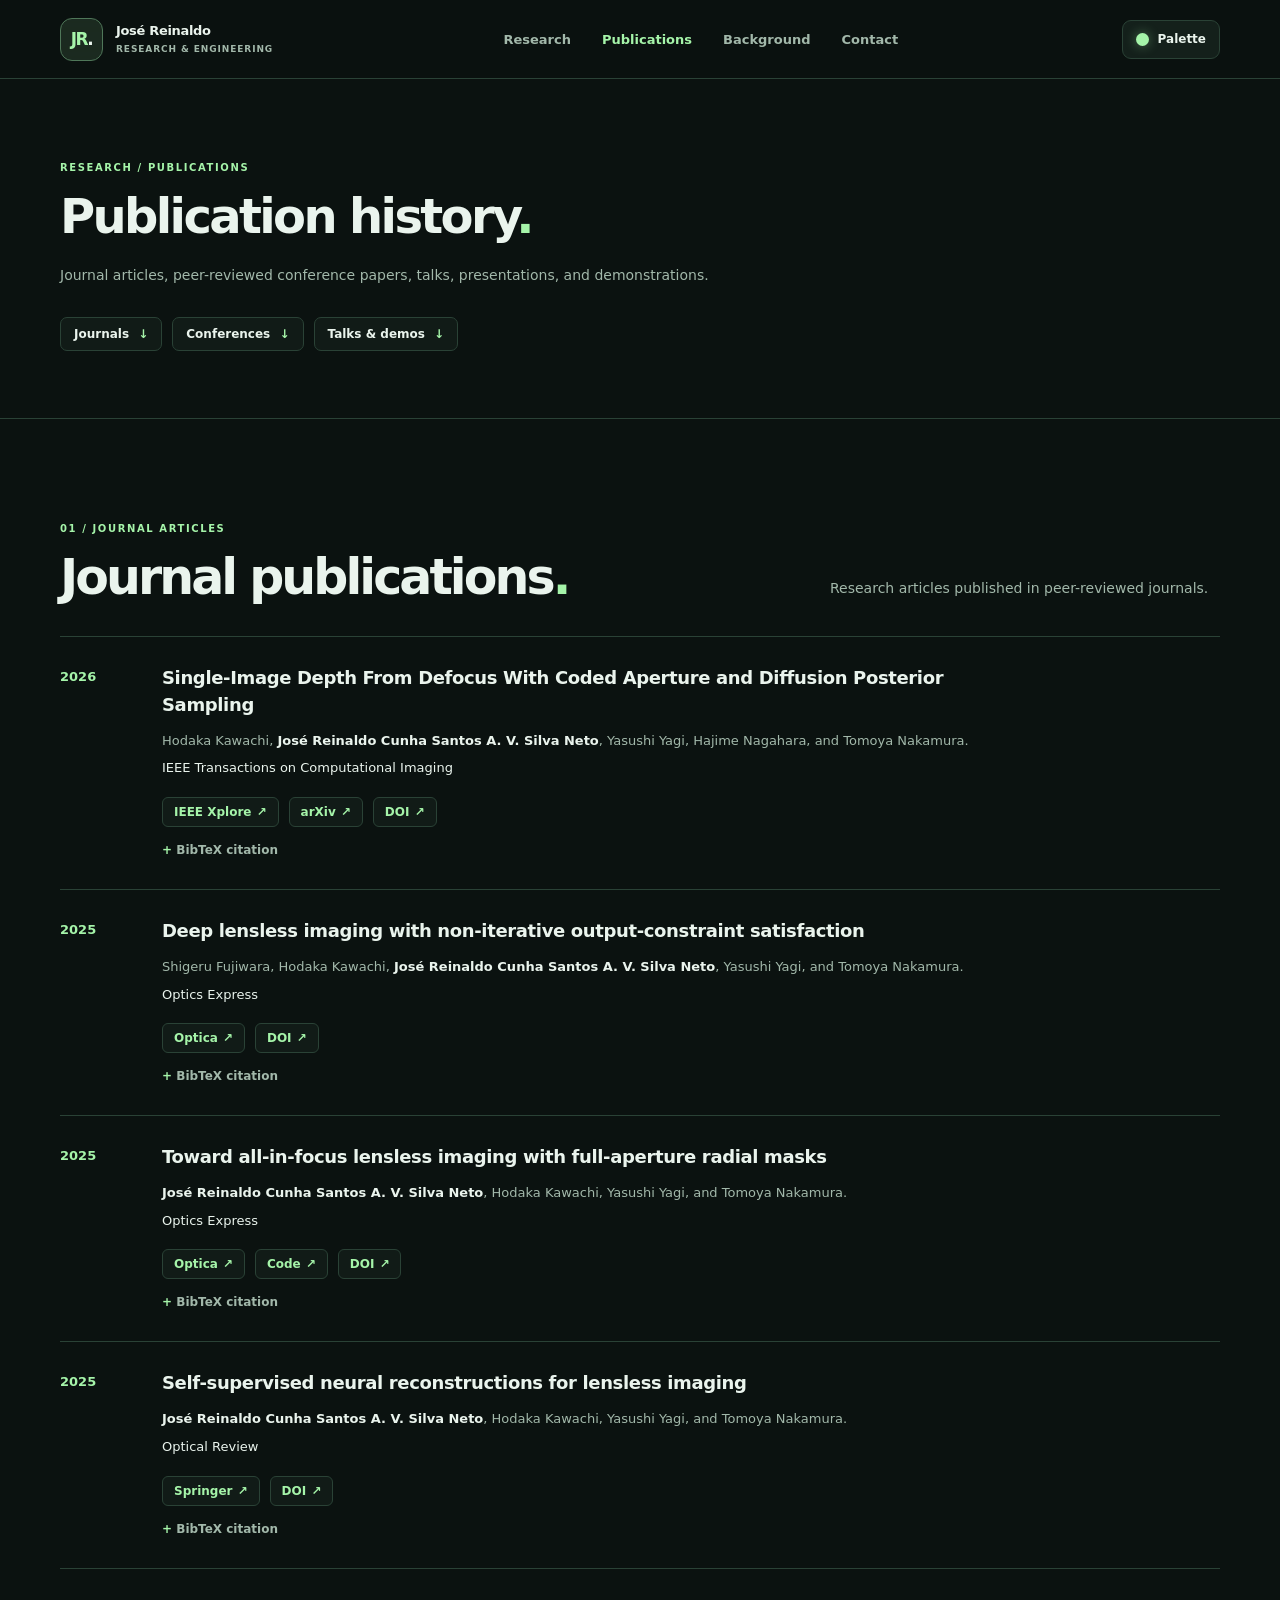
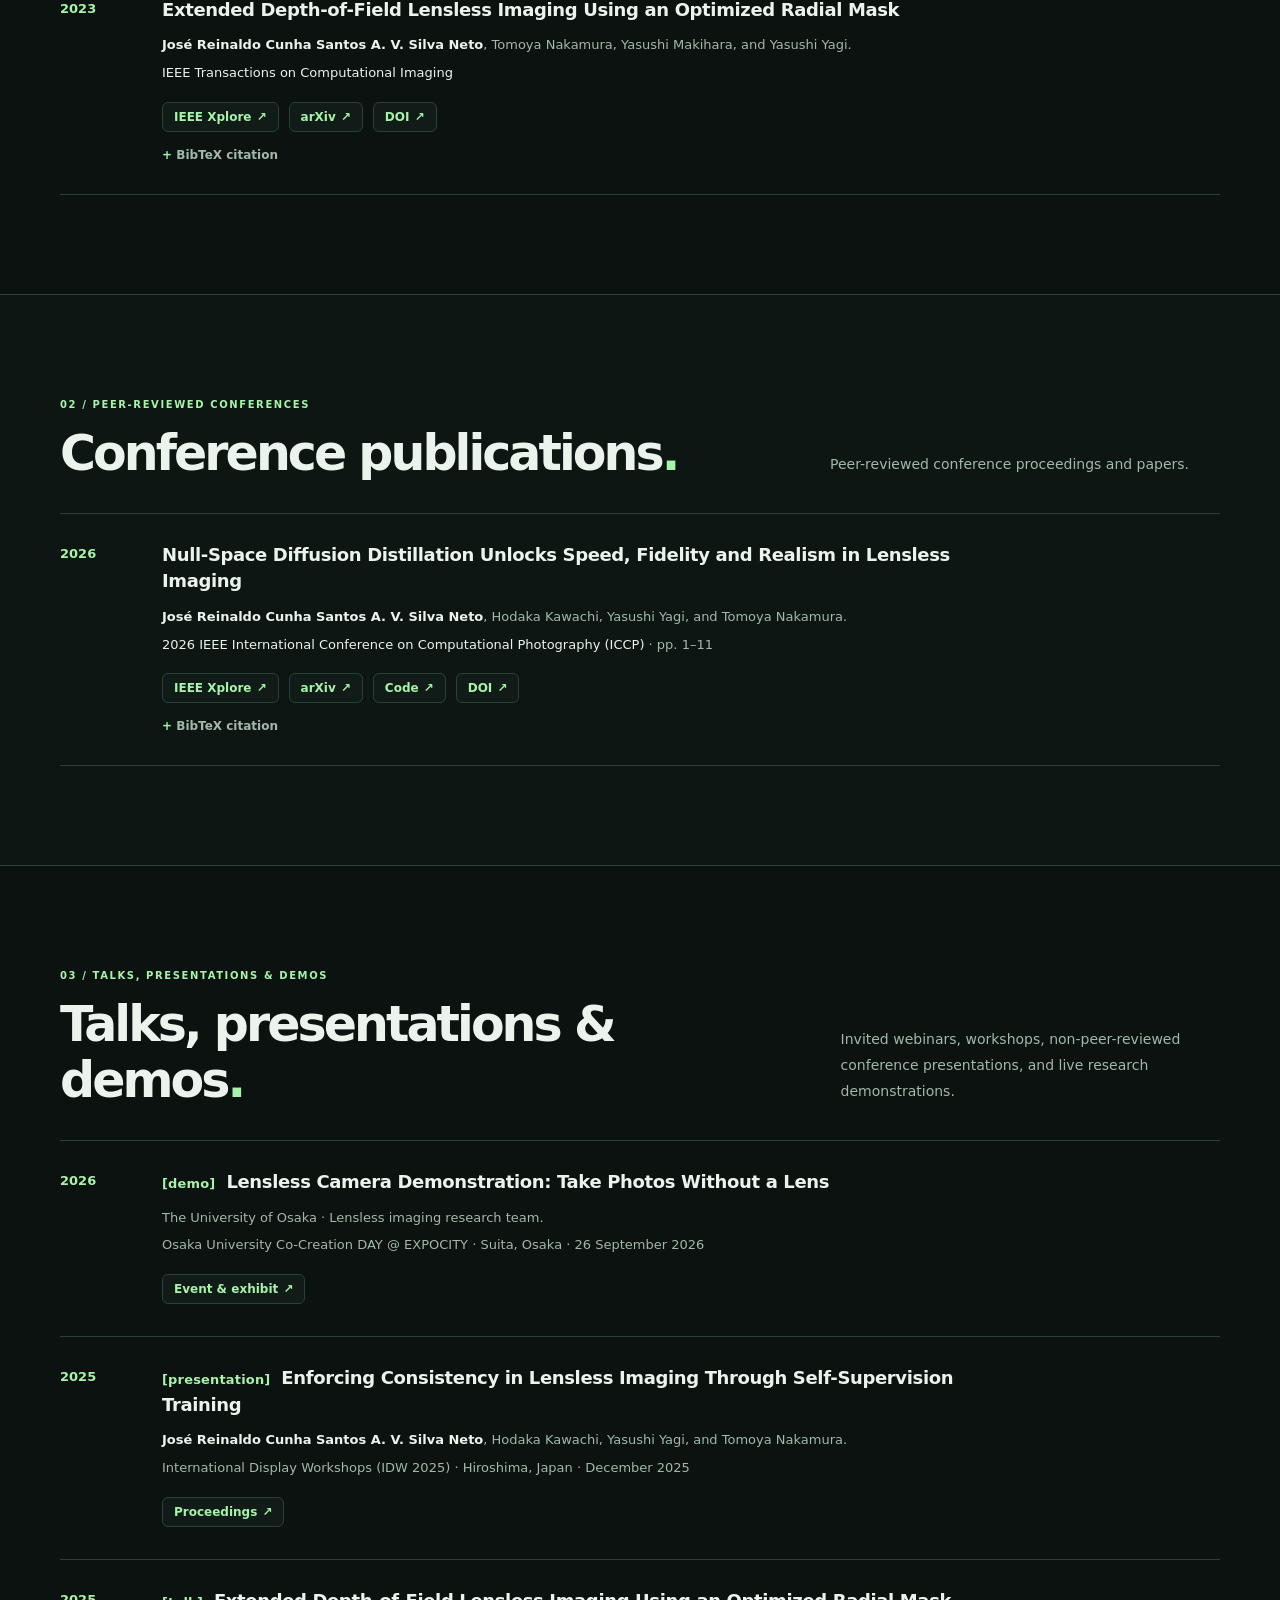
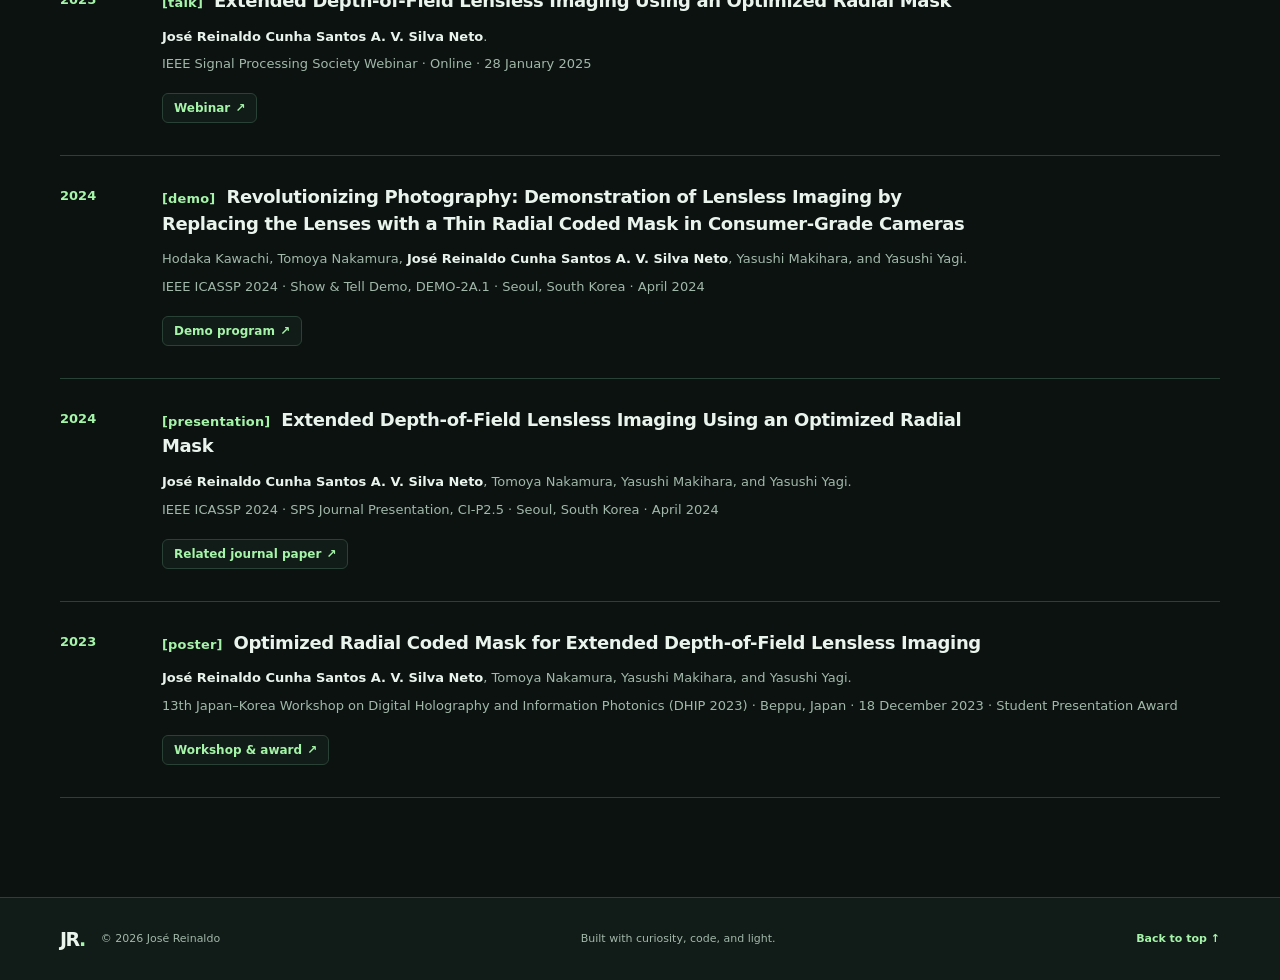
==== commit bf431c31: "Updated blue color scheme" ====
--- a/publications.html
+++ b/publications.html
@@ -336,7 +336,7 @@
 <!--      <button type="button" class="preset" data-preset="phosphor"><span class="preset-dot" style="&#45;&#45;swatch:#a5f4a9;&#45;&#45;swatch-bg:#0b1210"></span>Phosphor</button>-->
 <!--      <button type="button" class="preset" data-preset="emerald"><span class="preset-dot" style="&#45;&#45;swatch:#67e8c1;&#45;&#45;swatch-bg:#081719"></span>Emerald</button>-->
 <!--      <button type="button" class="preset" data-preset="sage"><span class="preset-dot" style="&#45;&#45;swatch:#b8d7a2;&#45;&#45;swatch-bg:#151916"></span>Sage</button>-->
-      <button type="button" class="preset" data-preset="lambda473"><span class="preset-dot" style="--swatch:#2a57df;--swatch-bg:#151916"></span>λ 473nm</button>
+      <button type="button" class="preset" data-preset="lambda473"><span class="preset-dot" style="--swatch:#2a79df;--swatch-bg:#151916"></span>λ 473nm</button>
       <button type="button" class="preset" data-preset="lambda532"><span class="preset-dot" style="--swatch:#68e8a6;--swatch-bg:#151916"></span>λ 532nm</button>
       <button type="button" class="preset" data-preset="lambda660"><span class="preset-dot" style="--swatch:#c36060;--swatch-bg:#151916"></span>λ 660nm</button>
     </div>
--- a/styles.css
+++ b/styles.css
@@ -182,6 +182,17 @@
 .history-section { background: var(--bg); }
 .history-section-alt { background: var(--section-alt); border-block: 1px solid var(--border); }
 .history-section .section-heading { margin-bottom: 31px; }
+/* Compact, palette-aware category keyword for non-publication research activities. */
+.presentation-type {
+  display: inline-block;
+  margin-right: 5px;
+  color: var(--accent);
+  font-size: 0.72em;
+  font-weight: 760;
+  letter-spacing: .015em;
+  white-space: nowrap;
+  vertical-align: baseline;
+}
 .history-empty { margin: 0; padding: 30px 0; border-top: 1px solid var(--border); border-bottom: 1px solid var(--border); color: var(--muted); font-size: 13px; }
 .primary-nav a[aria-current="page"] { color: var(--accent); }
 @media (max-width: 760px) {
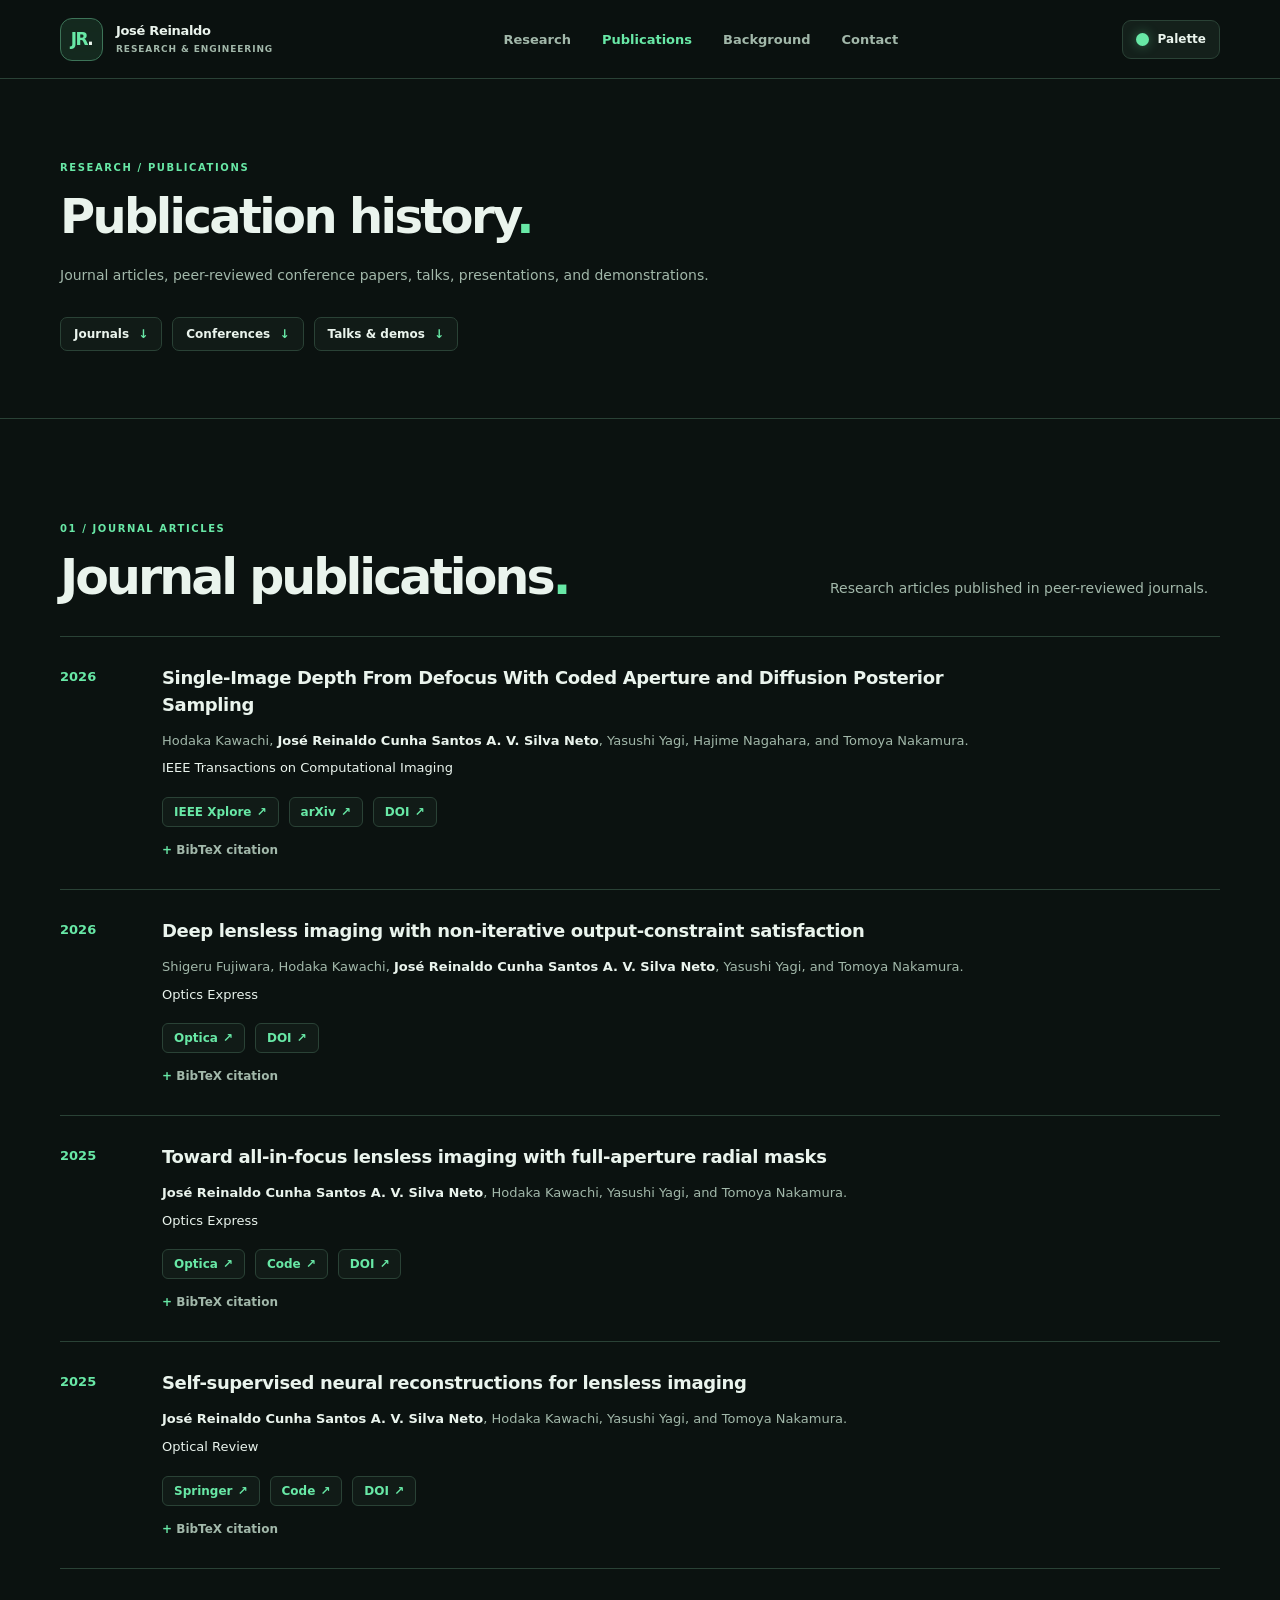
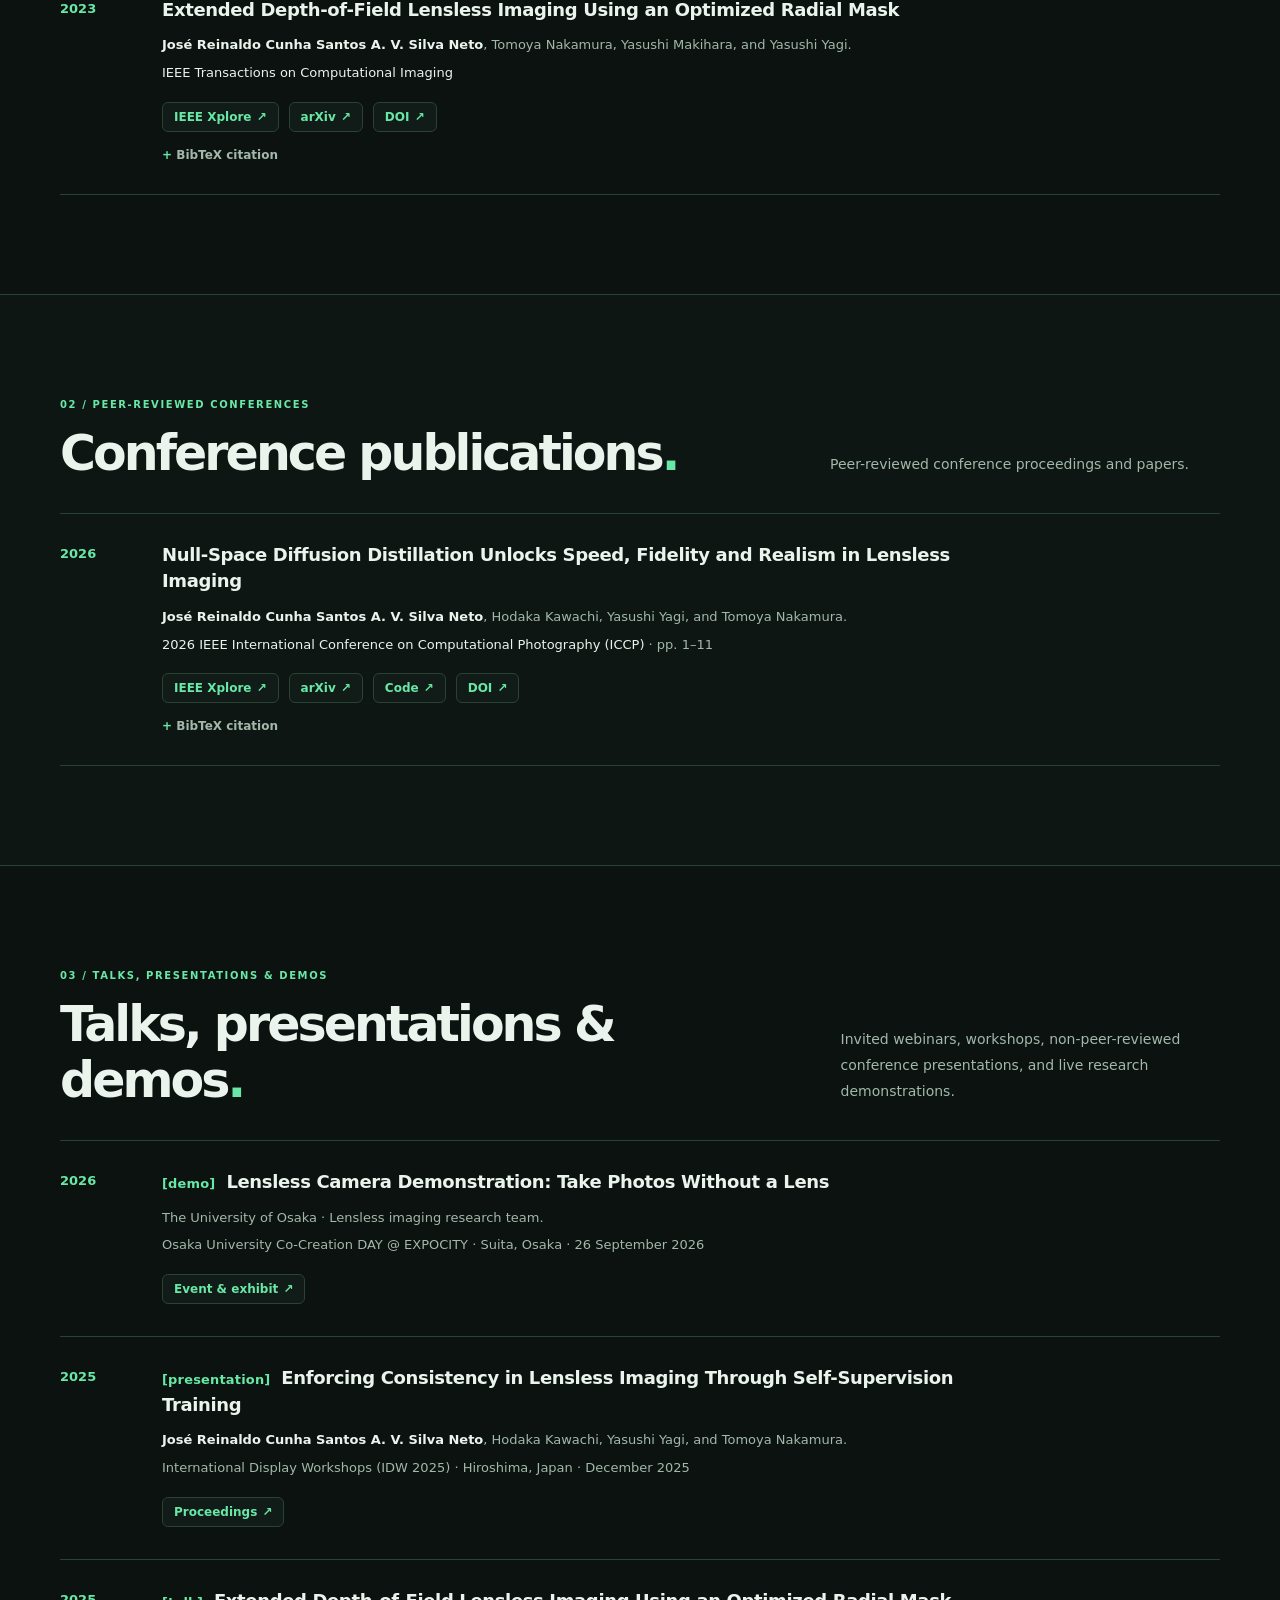
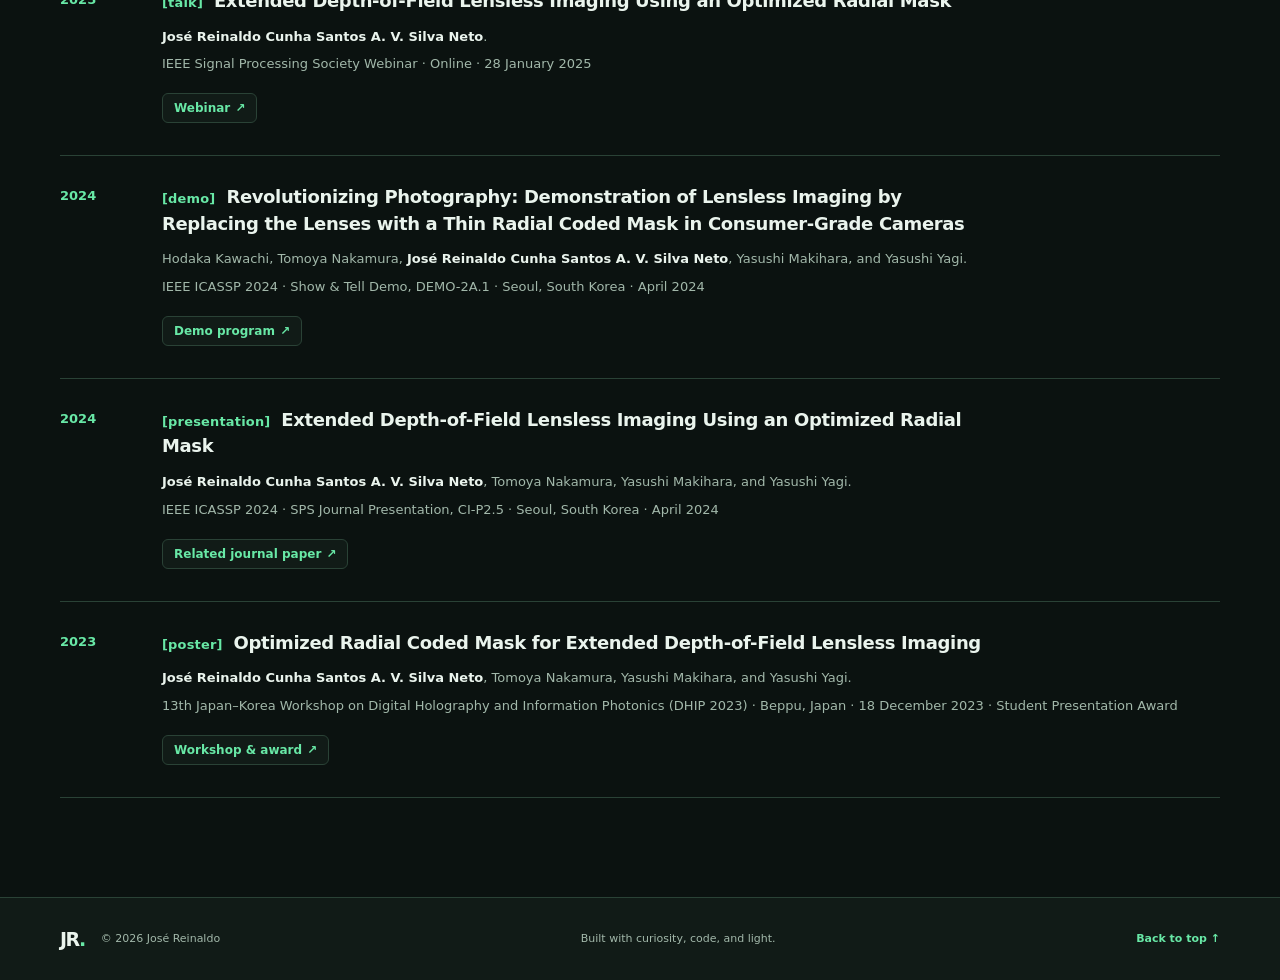
==== commit 49eba061: "Fixed publication inconsistencies" ====
--- a/publications.html
+++ b/publications.html
@@ -88,7 +88,7 @@
                         </article>
 
             <article class="publication-row" id="outconstrain-OptExp-2026">
-                          <time class="publication-year" datetime="2025">2025</time>
+                          <time class="publication-year" datetime="2026">2026</time>
                           <div class="publication-main">
                             <h3>Deep lensless imaging with non-iterative output-constraint satisfaction</h3>
                             <p class="publication-authors">Shigeru Fujiwara, Hodaka Kawachi, <strong>José Reinaldo Cunha Santos A. V. Silva Neto</strong>, Yasushi Yagi, and Tomoya Nakamura.</p>
@@ -158,7 +158,7 @@
                             <div class="publication-links" aria-label="Publication resources">
                               <a href="https://link.springer.com/article/10.1007/s10043-025-00992-x" target="_blank" rel="noopener noreferrer">Springer <span aria-hidden="true">↗</span></a>
             <!--                  <a href="https://arxiv.org/abs/2303.11554" target="_blank" rel="noopener noreferrer">arXiv <span aria-hidden="true">↗</span></a>-->
-<!--                              <a href="https://github.com/JRCSAVSN/FullRadialLenslessImaging" target="_blank" rel="noopener noreferrer">Code <span aria-hidden="true">↗</span></a>-->
+                              <a href="https://github.com/JRCSAVSN/SelfSupervisedLensless" target="_blank" rel="noopener noreferrer">Code <span aria-hidden="true">↗</span></a>
                               <a href="https://doi.org/10.1007/s10043-025-00992-x" target="_blank" rel="noopener noreferrer">DOI <span aria-hidden="true">↗</span></a>
                             </div>
                             <details class="publication-citation">
@@ -336,7 +336,7 @@
 <!--      <button type="button" class="preset" data-preset="phosphor"><span class="preset-dot" style="&#45;&#45;swatch:#a5f4a9;&#45;&#45;swatch-bg:#0b1210"></span>Phosphor</button>-->
 <!--      <button type="button" class="preset" data-preset="emerald"><span class="preset-dot" style="&#45;&#45;swatch:#67e8c1;&#45;&#45;swatch-bg:#081719"></span>Emerald</button>-->
 <!--      <button type="button" class="preset" data-preset="sage"><span class="preset-dot" style="&#45;&#45;swatch:#b8d7a2;&#45;&#45;swatch-bg:#151916"></span>Sage</button>-->
-      <button type="button" class="preset" data-preset="lambda473"><span class="preset-dot" style="--swatch:#2a79df;--swatch-bg:#151916"></span>λ 473nm</button>
+      <button type="button" class="preset" data-preset="lambda473"><span class="preset-dot" style="--swatch:#2a57df;--swatch-bg:#151916"></span>λ 473nm</button>
       <button type="button" class="preset" data-preset="lambda532"><span class="preset-dot" style="--swatch:#68e8a6;--swatch-bg:#151916"></span>λ 532nm</button>
       <button type="button" class="preset" data-preset="lambda660"><span class="preset-dot" style="--swatch:#c36060;--swatch-bg:#151916"></span>λ 660nm</button>
     </div>
--- a/theme.css
+++ b/theme.css
@@ -11,6 +11,6 @@
   --surface: #14201b;  /* Cards / elevated panels */
   --text: #eaf4ed;     /* Main foreground, headings */
   --muted: #a2b8aa;    /* Secondary body text */
-  --accent: #a5f4a9;   /* Holographic green */
+  --accent: #68e8a6;   /* Holographic green (lambda 532nm style) */
   --border: #2a4236;   /* Separators / card outlines */
 }
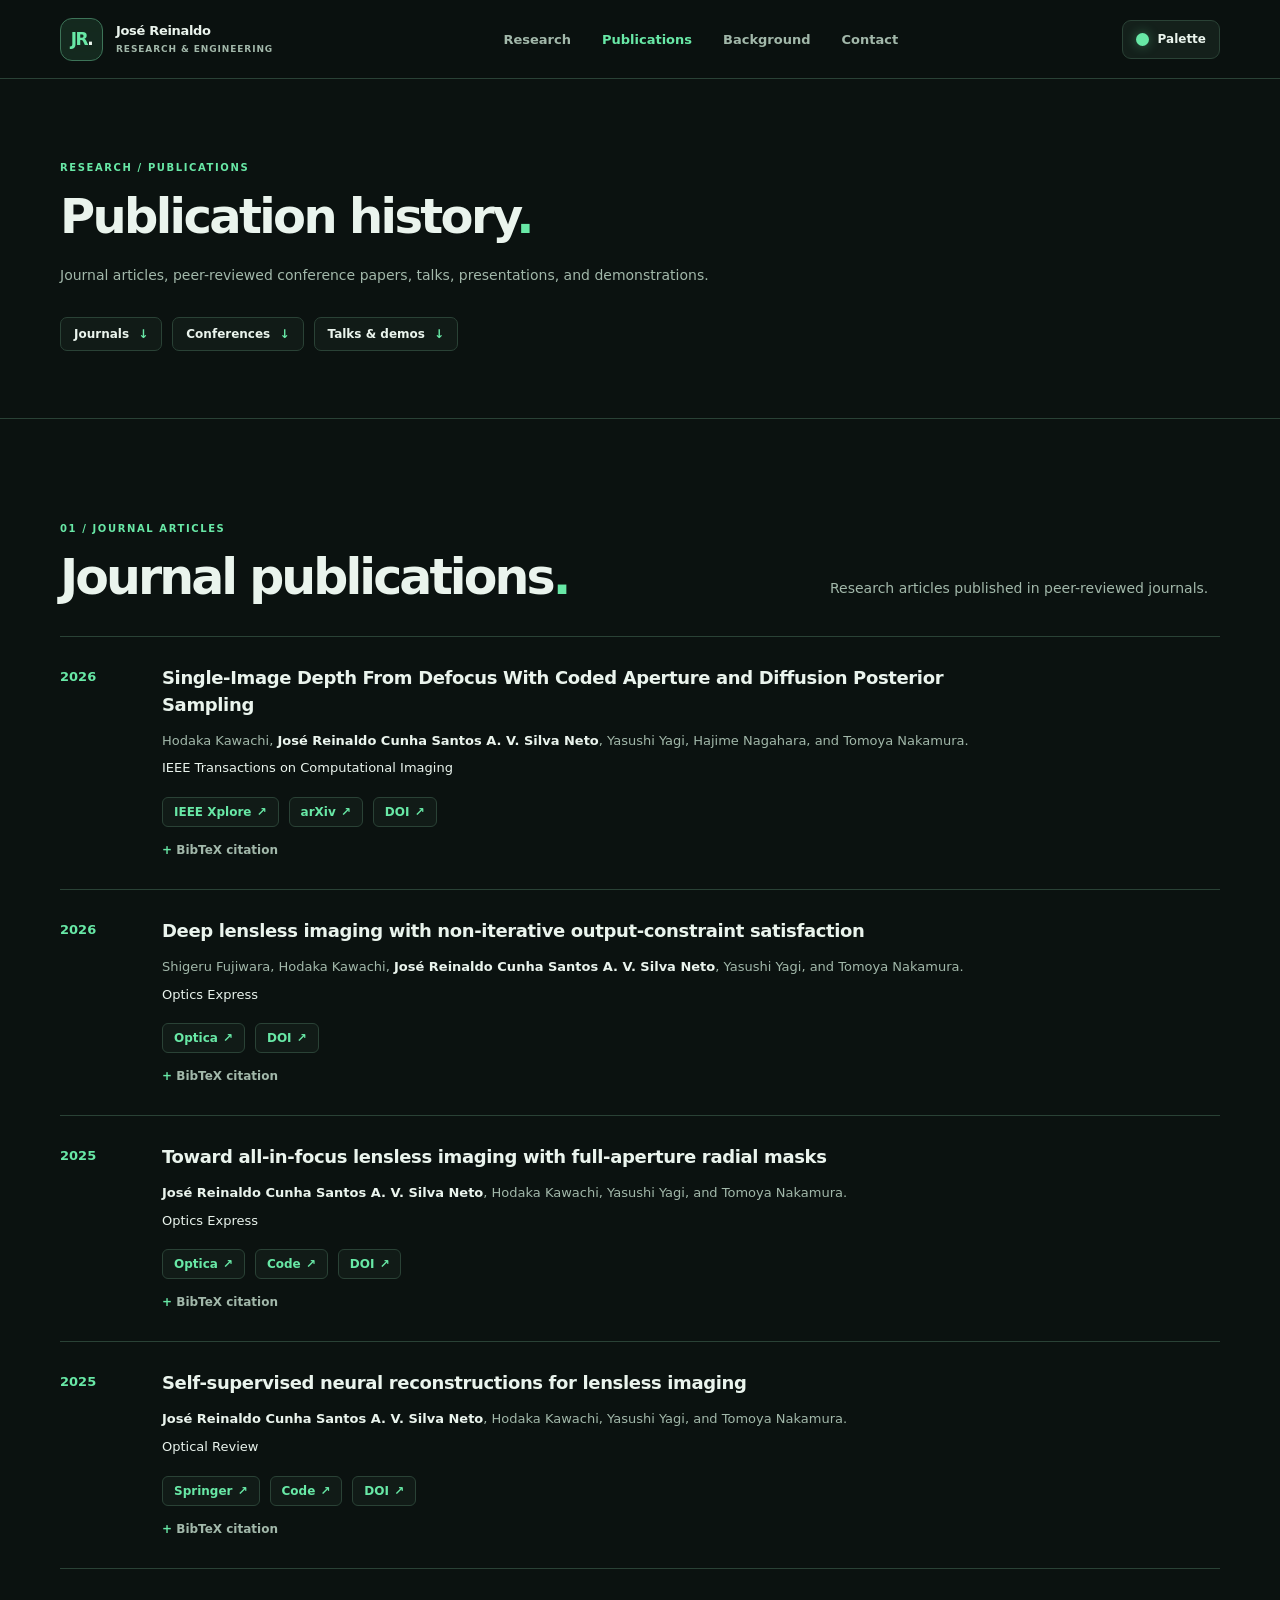
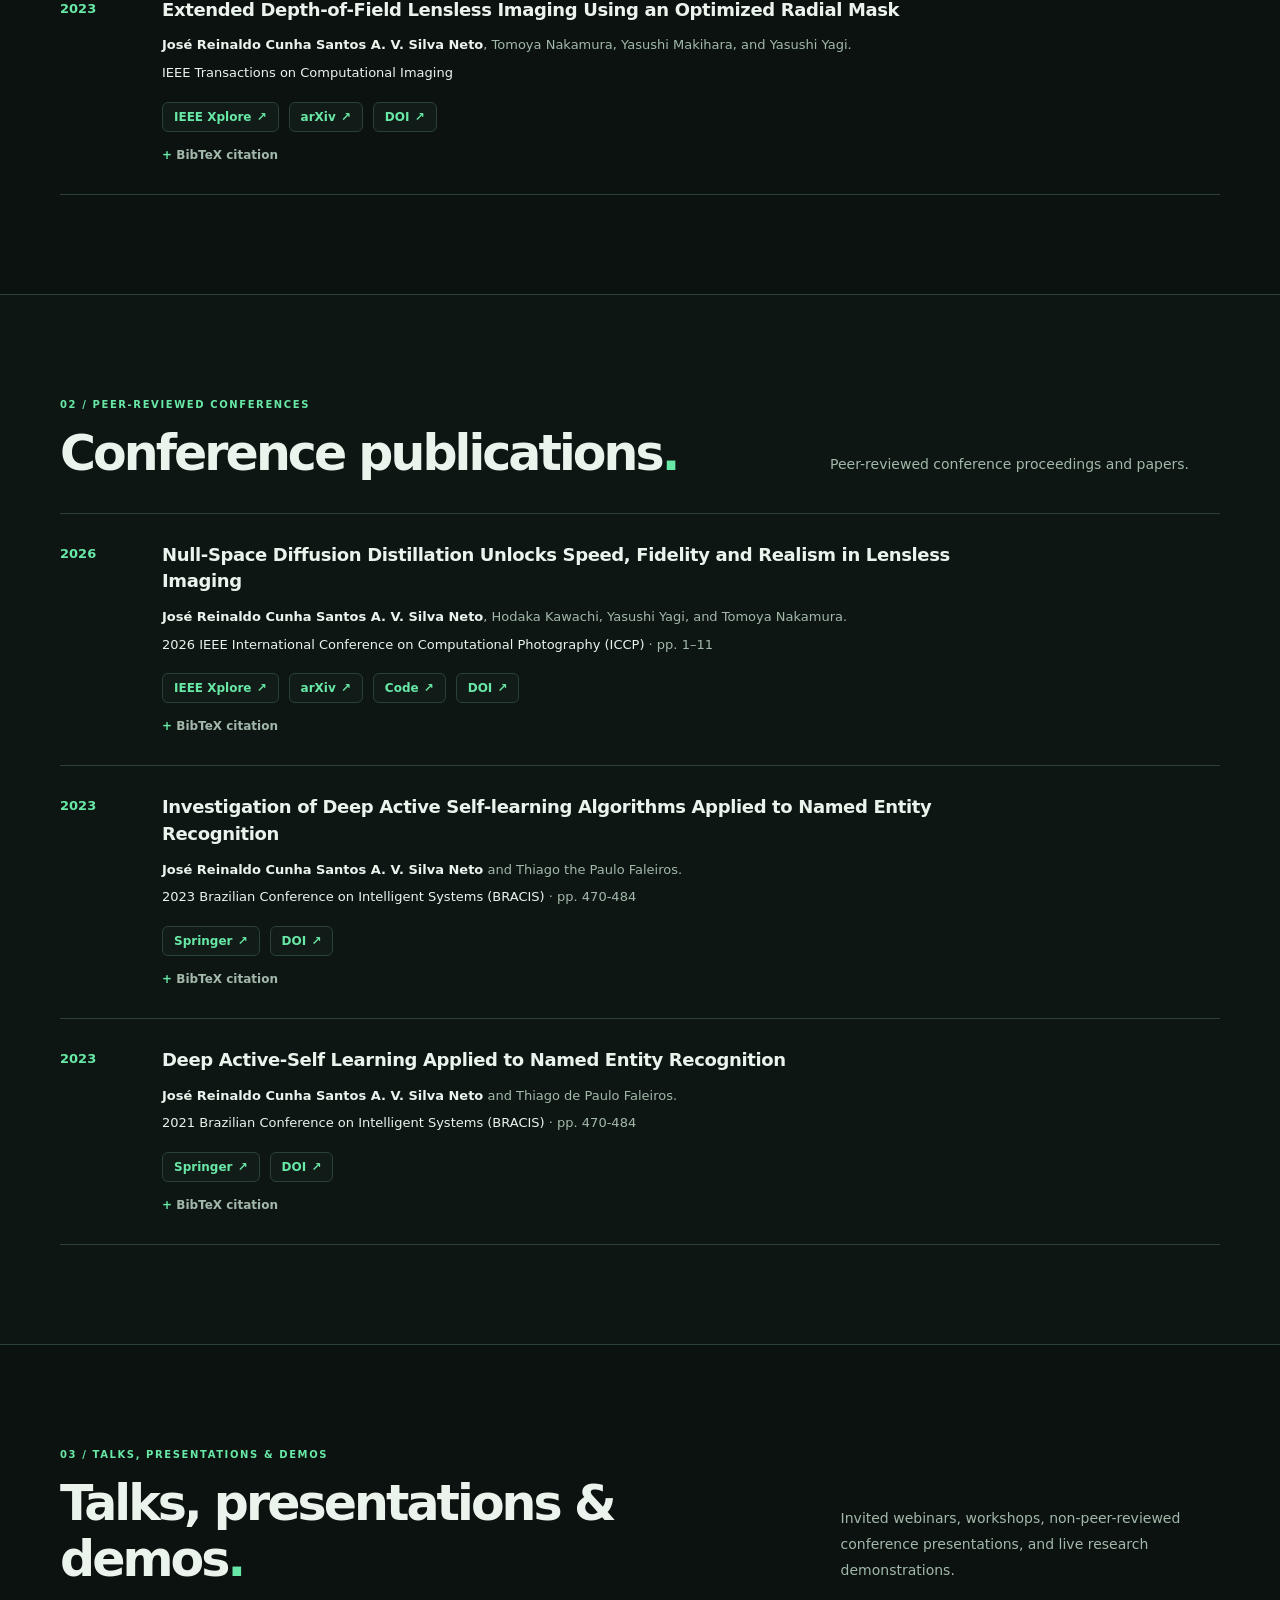
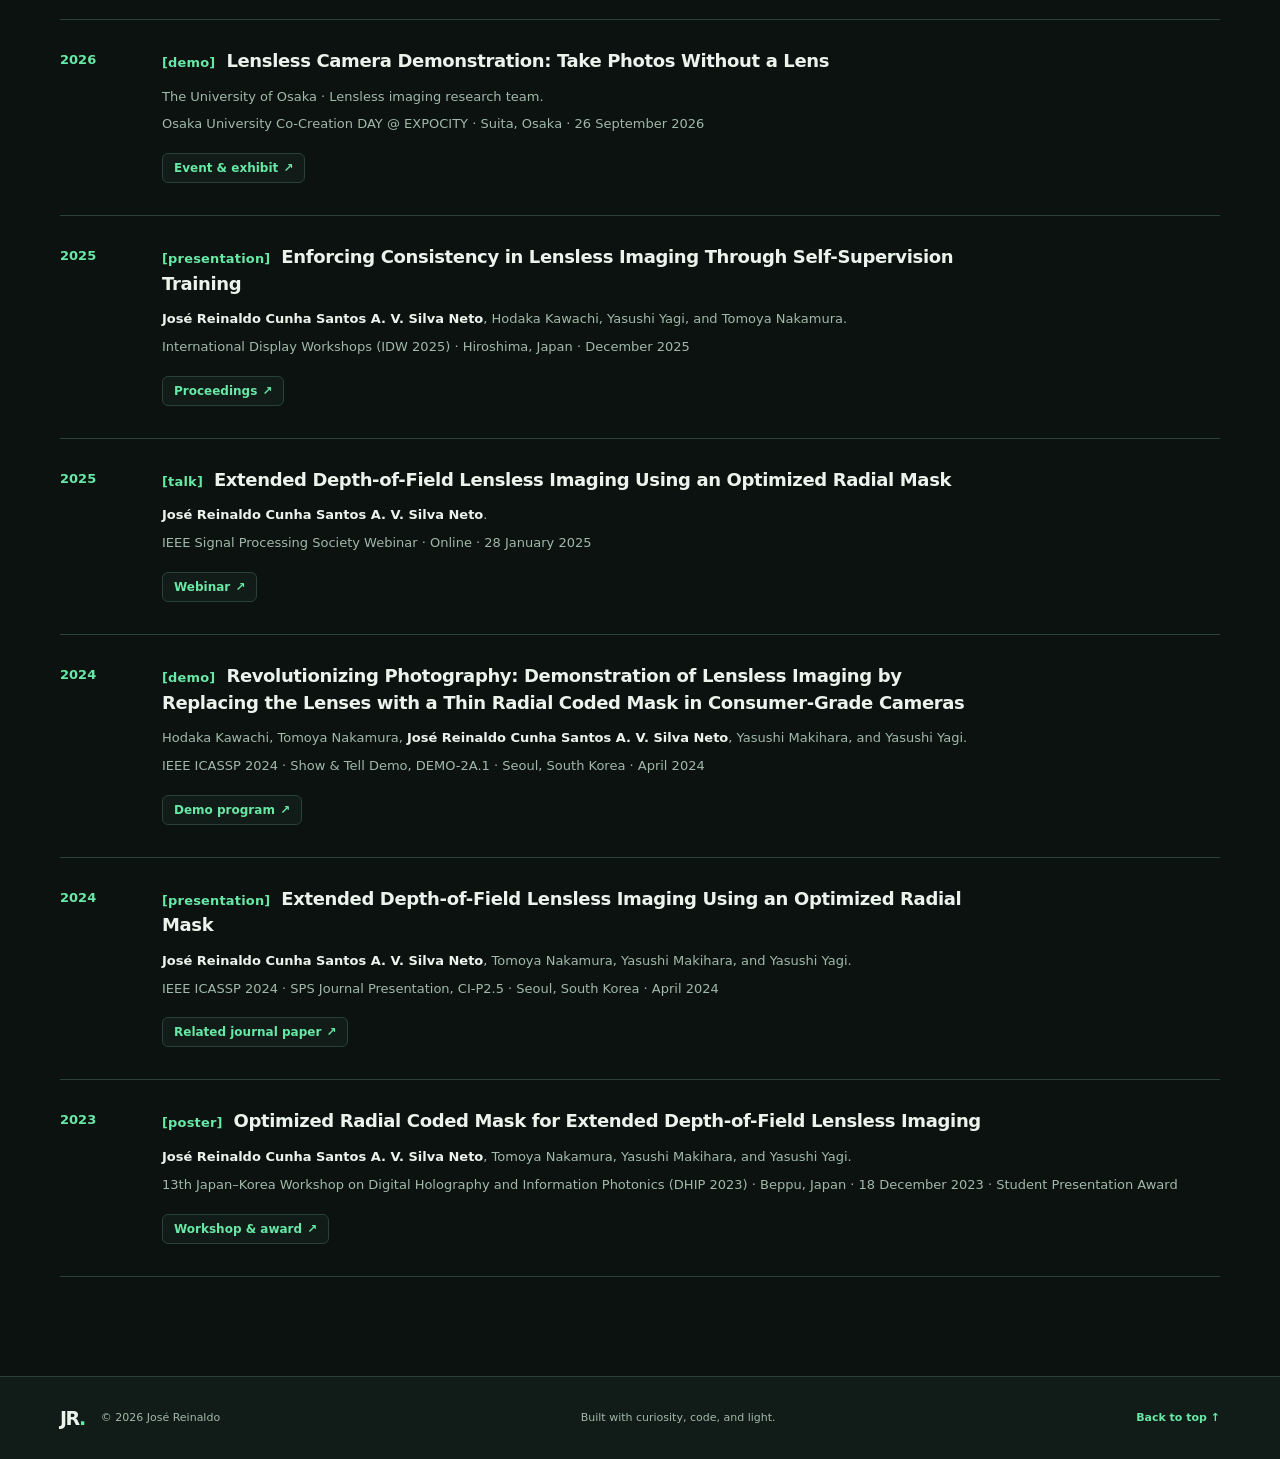
==== commit 2ec0f784: "Added BRACIS papers" ====
--- a/publications.html
+++ b/publications.html
@@ -213,21 +213,21 @@
             <p>Peer-reviewed conference proceedings and papers.</p>
           </div>
           <div class="publication-list">
-            <article class="publication-row" id="nsdd-iccp-2026">
-                          <time class="publication-year" datetime="2026">2026</time>
-                          <div class="publication-main">
-                            <h3>Null-Space Diffusion Distillation Unlocks Speed, Fidelity and Realism in Lensless Imaging</h3>
-                            <p class="publication-authors"><strong>José Reinaldo Cunha Santos A. V. Silva Neto</strong>, Hodaka Kawachi, Yasushi Yagi, and Tomoya Nakamura.</p>
-                            <p class="publication-venue"><em>2026 IEEE International Conference on Computational Photography (ICCP)</em> · pp. 1–11</p>
-                            <div class="publication-links" aria-label="Publication resources">
-                              <a href="https://ieeexplore.ieee.org/document/11668888/" target="_blank" rel="noopener noreferrer">IEEE Xplore <span aria-hidden="true">↗</span></a>
-                              <a href="https://arxiv.org/abs/2511.12024" target="_blank" rel="noopener noreferrer">arXiv <span aria-hidden="true">↗</span></a>
-                              <a href="https://github.com/JRCSAVSN/NullSpaceDiffusionDistillation" target="_blank" rel="noopener noreferrer">Code <span aria-hidden="true">↗</span></a>
-                              <a href="https://doi.org/10.1109/ICCP69532.2026.11668888" target="_blank" rel="noopener noreferrer">DOI <span aria-hidden="true">↗</span></a>
-                            </div>
-                            <details class="publication-citation">
-                              <summary>BibTeX citation</summary>
-                              <pre><code>@inproceedings{neto2026nsdd,
+<article class="publication-row" id="nsdd-iccp-2026">
+<time class="publication-year" datetime="2026">2026</time>
+<div class="publication-main">
+<h3>Null-Space Diffusion Distillation Unlocks Speed, Fidelity and Realism in Lensless Imaging</h3>
+<p class="publication-authors"><strong>José Reinaldo Cunha Santos A. V. Silva Neto</strong>, Hodaka Kawachi, Yasushi Yagi, and Tomoya Nakamura.</p>
+<p class="publication-venue"><em>2026 IEEE International Conference on Computational Photography (ICCP)</em> · pp. 1–11</p>
+<div class="publication-links" aria-label="Publication resources">
+<a href="https://ieeexplore.ieee.org/document/11668888/" target="_blank" rel="noopener noreferrer">IEEE Xplore <span aria-hidden="true">↗</span></a>
+<a href="https://arxiv.org/abs/2511.12024" target="_blank" rel="noopener noreferrer">arXiv <span aria-hidden="true">↗</span></a>
+<a href="https://github.com/JRCSAVSN/NullSpaceDiffusionDistillation" target="_blank" rel="noopener noreferrer">Code <span aria-hidden="true">↗</span></a>
+<a href="https://doi.org/10.1109/ICCP69532.2026.11668888" target="_blank" rel="noopener noreferrer">DOI <span aria-hidden="true">↗</span></a>
+</div>
+<details class="publication-citation">
+<summary>BibTeX citation</summary>
+<pre><code>@inproceedings{neto2026nsdd,
 author = {Silva Neto, Jos{\'e} Reinaldo Cunha Santos A. V. and Kawachi, Hodaka and Yagi, Yasushi and Nakamura, Tomoya},
 title = {Null-Space Diffusion Distillation Unlocks Speed, Fidelity and Realism in Lensless Imaging},
 booktitle = {2026 IEEE International Conference on Computational Photography (ICCP)},
@@ -235,9 +235,66 @@
 year = {2026},
 doi = {10.1109/ICCP69532.2026.11668888}
 }</code></pre>
-                            </details>
-                          </div>
-                        </article>
+</details>
+</div>
+</article>
+
+<article class="publication-row" id="dasl-bracis-2023">
+<time class="publication-year" datetime="2023">2023</time>
+<div class="publication-main">
+<h3>Investigation of Deep Active Self-learning Algorithms Applied to Named Entity Recognition</h3>
+<p class="publication-authors"><strong>José Reinaldo Cunha Santos A. V. Silva Neto</strong> and Thiago the Paulo Faleiros.</p>
+<p class="publication-venue"><em>2023 Brazilian Conference on Intelligent Systems (BRACIS)</em> · pp. 470-484</p>
+<div class="publication-links" aria-label="Publication resources">
+<a href="https://link.springer.com/chapter/10.1007/978-3-031-45392-2_31" target="_blank" rel="noopener noreferrer">Springer <span aria-hidden="true">↗</span></a>
+<!--<a href="https://arxiv.org/abs/2511.12024" target="_blank" rel="noopener noreferrer">arXiv <span aria-hidden="true">↗</span></a>-->
+<!--<a href="https://github.com/JRCSAVSN/NullSpaceDiffusionDistillation" target="_blank" rel="noopener noreferrer">Code <span aria-hidden="true">↗</span></a>-->
+<a href="https://doi.org/10.1007/978-3-031-45392-2_31" target="_blank" rel="noopener noreferrer">DOI <span aria-hidden="true">↗</span></a>
+</div>
+<details class="publication-citation">
+<summary>BibTeX citation</summary>
+<pre><code>@InProceedings{10.1007/978-3-031-45392-2_31,
+author="Cunha Santos A. V. Silva Neto, Jos{\'e} Reinaldo and de Paulo Faleiros, Thiago",
+title="Investigation of Deep Active Self-learning Algorithms Applied to Named Entity Recognition",
+booktitle="Intelligent Systems",
+year="2023",
+pages="470--484",
+isbn="978-3-031-45392-2"
+}</code></pre>
+</details>
+</div>
+</article>
+
+<article class="publication-row" id="dasl-bracis-2021">
+<time class="publication-year" datetime="2023">2023</time>
+<div class="publication-main">
+<h3>Deep Active-Self Learning Applied to Named Entity Recognition</h3>
+<p class="publication-authors"><strong>José Reinaldo Cunha Santos A. V. Silva Neto</strong> and Thiago de Paulo Faleiros.</p>
+<p class="publication-venue"><em>2021 Brazilian Conference on Intelligent Systems (BRACIS)</em> · pp. 470-484</p>
+<div class="publication-links" aria-label="Publication resources">
+<a href="https://link.springer.com/chapter/10.1007/978-3-030-91699-2_28" target="_blank" rel="noopener noreferrer">Springer <span aria-hidden="true">↗</span></a>
+<!--<a href="https://arxiv.org/abs/2511.12024" target="_blank" rel="noopener noreferrer">arXiv <span aria-hidden="true">↗</span></a>-->
+<!--<a href="https://github.com/JRCSAVSN/NullSpaceDiffusionDistillation" target="_blank" rel="noopener noreferrer">Code <span aria-hidden="true">↗</span></a>-->
+<a href="https://doi.org/10.1007/978-3-030-91699-2_28" target="_blank" rel="noopener noreferrer">DOI <span aria-hidden="true">↗</span></a>
+</div>
+<details class="publication-citation">
+<summary>BibTeX citation</summary>
+<pre><code>@InProceedings{10.1007/978-3-030-91699-2_28,
+author="Neto, Jos{\'e} Reinaldo C. S. A. V. S. and Faleiros, Thiago de Paulo",
+title="Deep Active-Self Learning Applied to Named Entity Recognition",
+booktitle="Intelligent Systems",
+year="2021",
+address="Cham",
+pages="405--418",
+isbn="978-3-030-91699-2"
+}</code></pre>
+</details>
+</div>
+</article>
+
+
+
+
           </div>
         </div>
       </section>
@@ -336,9 +393,9 @@
 <!--      <button type="button" class="preset" data-preset="phosphor"><span class="preset-dot" style="&#45;&#45;swatch:#a5f4a9;&#45;&#45;swatch-bg:#0b1210"></span>Phosphor</button>-->
 <!--      <button type="button" class="preset" data-preset="emerald"><span class="preset-dot" style="&#45;&#45;swatch:#67e8c1;&#45;&#45;swatch-bg:#081719"></span>Emerald</button>-->
 <!--      <button type="button" class="preset" data-preset="sage"><span class="preset-dot" style="&#45;&#45;swatch:#b8d7a2;&#45;&#45;swatch-bg:#151916"></span>Sage</button>-->
-      <button type="button" class="preset" data-preset="lambda473"><span class="preset-dot" style="--swatch:#2a57df;--swatch-bg:#151916"></span>λ 473nm</button>
+      <button type="button" class="preset" data-preset="lambda473"><span class="preset-dot" style="--swatch:#628bff;--swatch-bg:#151916"></span>λ 473nm</button>
       <button type="button" class="preset" data-preset="lambda532"><span class="preset-dot" style="--swatch:#68e8a6;--swatch-bg:#151916"></span>λ 532nm</button>
-      <button type="button" class="preset" data-preset="lambda660"><span class="preset-dot" style="--swatch:#c36060;--swatch-bg:#151916"></span>λ 660nm</button>
+      <button type="button" class="preset" data-preset="lambda660"><span class="preset-dot" style="--swatch:#dd8585;--swatch-bg:#151916"></span>λ 660nm</button>
     </div>
     <span class="panel-label">Fine-tune colors</span>
     <div class="palette-fields">
